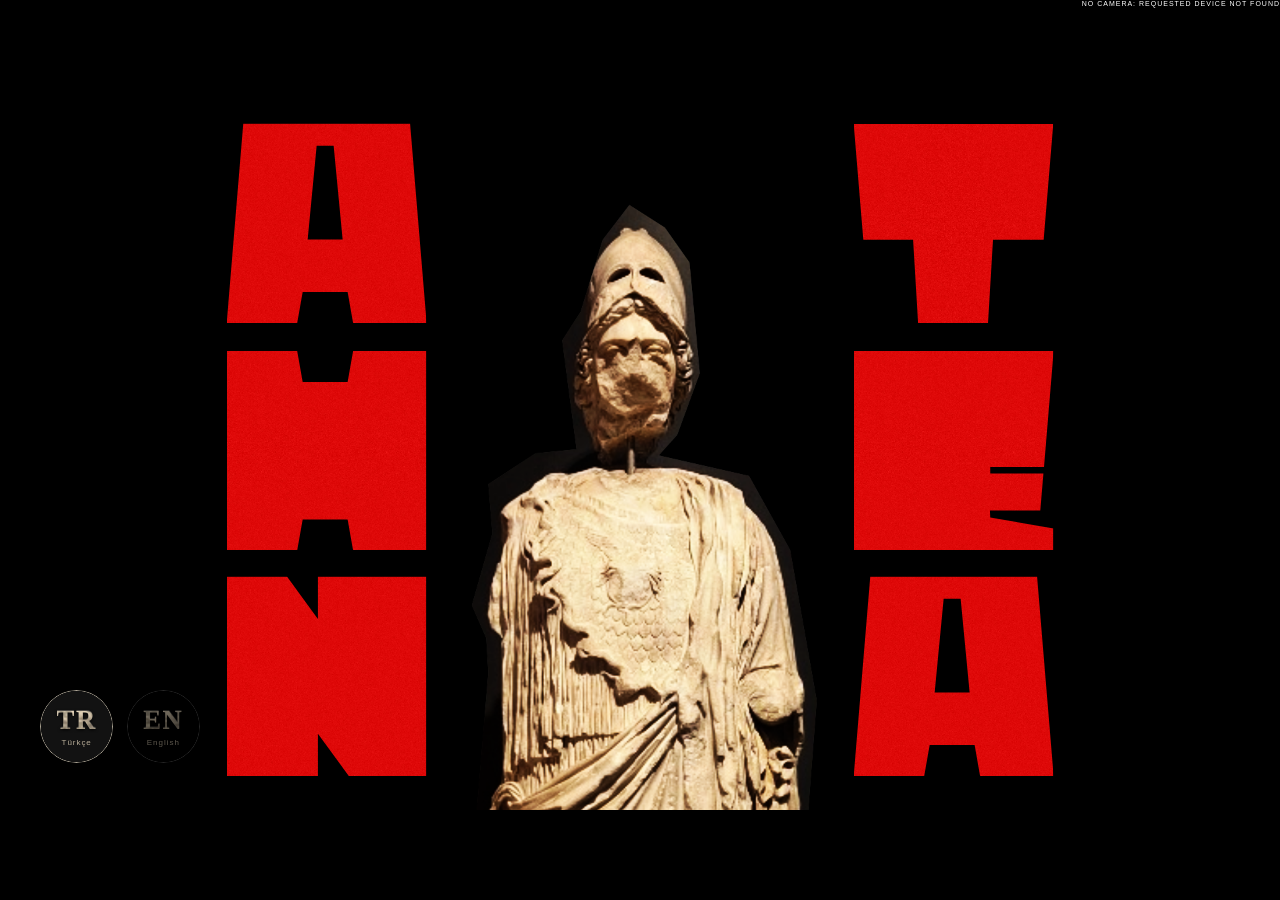
==== index.htm @ 10691729 "Craft section, Medusa hand icon, shared type system Craft (js/craft/): the cloth is split into parts" ====
<!DOCTYPE html>
<html lang="en">
  <head>
    <meta charset="utf-8" />
    <meta http-equiv="x-ua-compatible" content="ie=edge" />
    <meta name="viewport" content="width=device-width, initial-scale=1" />

    <title></title>
    <link rel="stylesheet" href="css/main.css" />
    <link rel="stylesheet" href="js/coin/coin.css" />
    <link rel="stylesheet" href="js/egg/egg.css" />
    <link rel="stylesheet" href="js/war/war.css" />
    <link rel="stylesheet" href="js/craft/craft.css" />
    <link rel="stylesheet" href="css/sections.css" />
    <link rel="stylesheet" href="css/venue.css" />
    <!-- three.js + cannon-es, vendored in lib/ so the installation runs offline -->
    <script type="importmap">
    {
      "imports": {
        "three": "./lib/three/build/three.module.min.js",
        "three/addons/": "./lib/three/examples/jsm/",
        "cannon-es": "./lib/cannon-es/cannon-es.js"
      }
    }
    </script>
    <link rel="icon" href="images/favicon.png" />

  </head>

  <body>
    <div class="container">
  <div class="letter letterA"></div>
  <div class="letter letterT"></div>
  <div class="letter letterH"></div>
  <div class="letter letterE"></div>
  <div class="letter letterN"></div>
  <div class="letter letterA"></div>
</div>

    <div id="updatenote" class="updatenote mt10"> loading model ..</div>

  <video class="videobox canvasbox" autoplay="autoplay" id="myvideo"></video>
  <canvas id="canvas" class="border canvasbox"></canvas>
  <div id="coinStage"></div>
  <div id="eggStage"></div>
  <div id="warStage"></div>
  <div id="craftStage"></div>
  <canvas id="drawing"></canvas>

  <img id="athenaStatue" src="assets/athenaStatue.png" />
  <div id="selectRing"></div>
  <div id="coinPanel"></div>
      <!-- MediaPipe Hands Library -->
      <script src="lib/hands.js"></script>
      <script src="lib/camera_utils.js"></script>
    <script src="content/venue.js"></script>
    <script src="js/venue.js"></script>
    <script src="js/scripts.js"></script>
    <script type="module" src="js/sections.js"></script>
  </body>
</html>
---- css/main.css ----
/* Everything is laid out for a 1920×1080 frame, centred and scaled to fit the window.
   1 frame pixel = var(--u). js/scripts.js uses the same frame to place the hands. */
:root {
    --u: min(calc(100vw / 1920), calc(100vh / 1080));
}

body {
    margin: 0;
    padding: 0;
    overflow: hidden;
    background-color: #000;
    color: #fff;
}
#myvideo {
    position: absolute;
    left: 0px;
    top: 0px;
    width:100vw;
    height: 100vh;
    object-fit: cover;
    display: none;
}
/* Base canvas style – keep positioning but allow z-index to be overridden */
canvas {
    position: absolute;
    left: 0px;
    top: 0px;
    width:100vw;
    height: 100vh;
    object-fit: contain;
}
#athenaStatue{
    position: absolute;
    left: calc(50vw - 960 * var(--u));
    top: calc(50vh - 540 * var(--u));
    width: calc(1920 * var(--u));
    height: calc(1080 * var(--u));
    object-fit: cover;          /* the 1920×1920 image, cropped to the frame from the top */
    object-position: top;
    z-index: 40000;
}

/* Video prediction canvas – behind drawings */
#canvas {
    z-index: 0;
}

/* Drawing canvas – above the predictions */
#drawing {
    position: absolute;
    left: 0;
    top: 0;
    width: 100vw;
    height: 100vh;
    z-index: 1;
}

#updatenote {
    position: absolute;
    left: 0px;
    top: 0px;
    width:100vw;
    height: 10px;
    object-fit: cover;
    font-family: Verdana, sans-serif;
    font-size: 7px;
    text-transform: uppercase;
    z-index: 2;
    letter-spacing: 1px;
    text-align: right;
}

.letter {
    width: calc(300 * var(--u));
    height: calc(300 * var(--u));
    background-size: cover;
    z-index: 3;
    position: absolute;
    inset: 0;
    display: block;
    transform: translateY(0);
    transition: transform 800ms cubic-bezier(.2,.75,.25,1);
}

.letter-slot {
    position: relative;
    width: calc(300 * var(--u));
    height: calc(300 * var(--u));
    overflow: hidden;
}

.letter-incoming {
    transform: translateY(-100%);
}

.letter-exiting {
    transform: translateY(100%);
}

.letter-entering {
    transform: translateY(0);
}

.letterA {
    background-image: url('../assets/A.svg');
}

.letterT {
    background-image: url('../assets/T.svg');
}

.letterH {
    background-image: url('../assets/H.svg');
}

.letterE {
    background-image: url('../assets/E.svg');
}

.letterN {
    background-image: url('../assets/N.svg');
}

.letterA {
    background-image: url('../assets/A.svg');
}

.container{
    position: absolute;
    left: 50%;
    top: 50%;
    transform: translate(-50%, -50%);
    display:grid;
    grid-template-columns: repeat(2, 1fr);
    column-gap: calc(640 * var(--u));   /* the statue stands between the two columns */
    row-gap: calc(40 * var(--u));
}
---- js/coin/coin.css ----
/* Tetradrachm section — layers inside the coin stage */
.coin-stage{
  --coin-stone:#E3D8C3; --coin-amber:#F0B429; --coin-teal:#3FA08C; --coin-muted:#6C7078;
  --coin-display:"Archivo Black","Arial Black",system-ui,sans-serif;
  --coin-body:"Archivo","Helvetica Neue",Arial,sans-serif;
  --coin-classic:"EB Garamond",Georgia,serif;
  --coin-carved:"Cinzel","Trajan Pro",Georgia,serif;
  position:relative; overflow:hidden; touch-action:none; cursor:grab;
  font-family:var(--coin-body); color:var(--coin-stone);
}
.coin-stage.holding{cursor:grabbing}
.coin-stage.inspect{cursor:default}
.coin-stage.inspect.overcoin{cursor:grab}
.coin-stage.vignette::after{content:"";position:absolute;inset:0;pointer-events:none;z-index:2;
  background:radial-gradient(120% 90% at 50% 50%, rgba(0,0,0,0) 55%, rgba(0,0,0,.5) 100%)}
.coin-gl{position:absolute;inset:0;width:100%;height:100%;display:block;z-index:1}
.coin-labels{position:absolute;inset:0;pointer-events:none;z-index:4}
.coin-blockviz{position:absolute;top:0;bottom:0;display:none;z-index:3;pointer-events:none;
  background:repeating-linear-gradient(45deg,rgba(240,180,41,.18) 0 10px,rgba(240,180,41,.05) 10px 20px);
  border-left:1px dashed rgba(240,180,41,.6);border-right:1px dashed rgba(240,180,41,.6)}

/* Sizes follow the stage: --cu is one pixel of a 1920-wide stage (set by coin.js). */

/* Tally, top left: the words and Roman numerals look cut from the statue's marble.
   --coin-stone-tex is the marble texture (set by coin.js from opts.stoneTexture). */
.coin-tally{position:absolute;left:calc(70 * var(--cu,1px));top:calc(54 * var(--cu,1px));display:grid;
  grid-template-columns:auto auto;column-gap:calc(34 * var(--cu,1px));row-gap:calc(6 * var(--cu,1px));align-items:baseline;
  pointer-events:none;z-index:5}
.coin-count{display:contents}
.coin-count .name,.coin-count .num{font-family:var(--coin-carved);line-height:1.1;
  background-image:linear-gradient(180deg,rgba(255,248,232,.22),rgba(0,0,0,0) 45%,rgba(0,0,0,.28)),
    var(--coin-stone-tex,linear-gradient(#e4d9c3,#b4a58a));
  background-size:100% 100%,calc(360 * var(--cu,1px)) auto;background-position:center,center;
  -webkit-background-clip:text;background-clip:text;color:transparent;
  filter:drop-shadow(0 calc(-1 * var(--cu,1px)) 0 rgba(255,246,226,.28)) drop-shadow(0 calc(2 * var(--cu,1px)) calc(2 * var(--cu,1px)) rgba(0,0,0,.9));
  transition:filter .6s ease}
.coin-count .name{font-size:calc(30 * var(--cu,1px));font-weight:600;letter-spacing:.16em}
.coin-count .num{font-size:calc(52 * var(--cu,1px));font-weight:400;letter-spacing:.06em}
.coin-count.hit .num,.coin-count.hit .name{animation:coin-hit 1.8s ease-out}
@keyframes coin-hit{
  0%{filter:drop-shadow(0 0 calc(18 * var(--cu,1px)) rgba(255,236,200,.75)) brightness(1.45)}
  100%{filter:drop-shadow(0 calc(-1 * var(--cu,1px)) 0 rgba(255,246,226,.28)) drop-shadow(0 calc(2 * var(--cu,1px)) calc(2 * var(--cu,1px)) rgba(0,0,0,.9)) brightness(1)}
}

/* what to do, top right */
.coin-hint{position:absolute;right:calc(70 * var(--cu,1px));top:calc(62 * var(--cu,1px));max-width:calc(560 * var(--cu,1px));
  font-size:calc(21 * var(--cu,1px));line-height:1.5;color:#B9AE99;text-align:right;white-space:pre-line;
  pointer-events:none;z-index:5;transition:opacity .4s}
.coin-loading{position:absolute;right:calc(70 * var(--cu,1px));bottom:calc(60 * var(--cu,1px));font-size:calc(18 * var(--cu,1px));
  letter-spacing:.12em;color:var(--coin-muted);pointer-events:none;z-index:5}

/* 3D-anchored info cards (positioned from JS, relative to their ring) */
.coin-hs{width:0;height:0;position:relative}
.coin-hs .card{position:absolute;left:0;top:0;width:calc(430 * var(--cu,1px));
  background:rgba(11,11,12,.92);border:1px solid #3a3c40;border-left:calc(3 * var(--cu,1px)) solid var(--coin-amber);
  padding:calc(16 * var(--cu,1px)) calc(20 * var(--cu,1px));opacity:0;transition:opacity .35s ease}
.coin-hs.owl .card{border-left-color:var(--coin-teal)}
.coin-hs.open .card{opacity:1}
.coin-hs .lead{position:absolute;left:0;top:0;height:1px;width:0;background:var(--coin-amber);opacity:0;
  transform-origin:0 50%;transition:opacity .35s ease}
.coin-hs.owl .lead{background:var(--coin-teal)}
.coin-hs.open .lead{opacity:.7}
.coin-hs .k{font-family:var(--coin-carved);font-weight:600;font-size:calc(19 * var(--cu,1px));letter-spacing:.14em;color:var(--coin-amber);margin-bottom:.4em}
.coin-hs.owl .k{color:var(--coin-teal)}
.coin-hs .t{font-size:calc(21 * var(--cu,1px));line-height:1.42;color:var(--coin-stone)}

/* controls panel */
.coin-panel{display:grid;gap:16px;grid-template-columns:repeat(auto-fit,minmax(200px,1fr));
  font-family:"Archivo","Helvetica Neue",Arial,sans-serif;color:#E3D8C3;font-size:13px}
.coin-panel fieldset{border:0;margin:0;padding:0;display:grid;gap:8px;min-width:0;align-content:start}
.coin-panel legend{font-size:10px;letter-spacing:.2em;color:#6C7078;padding:0;margin-bottom:2px}
.coin-btn{background:none;border:1px solid #34363A;color:#E3D8C3;font-family:inherit;font-size:12.5px;padding:8px 13px;cursor:pointer;text-align:left}
.coin-btn:hover{border-color:#E3D8C3}
.coin-btn.primary{background:#F0B429;border-color:#F0B429;color:#0B0B0C;font-weight:600}
.coin-btn:focus-visible,.coin-seg button:focus-visible{outline:2px solid #F0B429;outline-offset:2px}
.coin-seg{display:flex;border:1px solid #34363A}
.coin-seg button{background:none;border:0;border-right:1px solid #34363A;color:#8A8D93;font-family:inherit;font-size:12px;padding:8px 11px;cursor:pointer;flex:1}
.coin-seg button:last-child{border-right:0}
.coin-seg button[aria-pressed="true"]{background:#E3D8C3;color:#0B0B0C;font-weight:600}
.coin-slider{display:grid;grid-template-columns:1fr auto;align-items:center;gap:4px 10px}
.coin-slider .lab{font-size:11px;color:#8A8D93;grid-column:1/-1}
.coin-slider output{font-variant-numeric:tabular-nums;font-size:12px}
.coin-panel input[type=range]{width:100%;accent-color:#F0B429;margin:0}
.coin-check{display:flex;align-items:center;gap:8px;font-size:12px;color:#8A8D93;cursor:pointer}
.coin-panel input[type=checkbox]{accent-color:#F0B429;width:15px;height:15px}
---- js/egg/egg.css ----
/* Egg section — gallery of artworks (content/egg.json) inside the egg stage (js/egg/egg.js) */
.egg-stage{
    position: relative;
    width: 100%;
    height: 100%;
    overflow: hidden;
    font-family: "Archivo", "Helvetica Neue", Arial, sans-serif;
    color: #E3D8C3;
}
.egg-frame{
    position: absolute;
    left: 50%;
    top: calc(60 * var(--u));
    transform: translateX(-50%);
    width: calc(1400 * var(--u));
    height: calc(760 * var(--u));
    display: flex;
    align-items: center;
    justify-content: center;
    gap: calc(28 * var(--u));
}
.egg-picture{
    position: relative;
    flex: 1 1 auto;
    height: 100%;
    display: flex;
    align-items: center;
    justify-content: center;
    background: rgba(255,255,255,.04);
    border: 1px solid rgba(255,255,255,.1);
}
.egg-img{ max-width: 100%; max-height: 100%; object-fit: contain; }
.egg-noimg{
    display: none;
    padding: calc(40 * var(--u));
    text-align: center;
    font-size: calc(19 * var(--u));
    letter-spacing: .08em;
    color: #6C7078;
}
.egg-arrow{
    flex: none;
    width: calc(88 * var(--u));
    height: calc(88 * var(--u));
    border-radius: 50%;
    position: relative;
    display: flex;
    align-items: center;
    justify-content: center;
    color: #E3D8C3;
    cursor: pointer;
    background: rgba(255,255,255,.06);
    transition: background .2s, transform .2s;
}
.egg-arrow svg{ width: calc(36 * var(--u)); height: calc(36 * var(--u)); }
.egg-arrow.hover{ background: rgba(255,255,255,.16); transform: scale(1.06); }
.egg-arrow-ring{
    position: absolute;
    inset: 0;
    border-radius: 50%;
    background: conic-gradient(#F0B429 calc(var(--p, 0) * 1turn), rgba(255,255,255,.3) 0);
    -webkit-mask: radial-gradient(circle, transparent calc(39 * var(--u)), #000 calc(40 * var(--u)));
    mask: radial-gradient(circle, transparent calc(39 * var(--u)), #000 calc(40 * var(--u)));
}
.egg-hint{
    position: absolute;
    right: calc(70 * var(--u));
    top: calc(62 * var(--u));
    max-width: calc(480 * var(--u));
    font-size: calc(19 * var(--u));
    line-height: 1.5;
    color: #B9AE99;
    text-align: right;
    white-space: pre-line;
}
.egg-info{
    position: absolute;
    left: 50%;
    top: calc(850 * var(--u));
    transform: translateX(-50%);
    width: calc(1200 * var(--u));
    text-align: center;
}
.egg-count{ font-size: calc(18 * var(--u)); letter-spacing: .18em; margin-bottom: calc(6 * var(--u)); }
.egg-title{ font-size: calc(32 * var(--u)); letter-spacing: .05em; margin-bottom: calc(8 * var(--u)); }
.egg-meta{ font-size: calc(17 * var(--u)); color: #B9AE99; margin-bottom: calc(10 * var(--u)); }
.egg-desc{ font-size: calc(16 * var(--u)); line-height: 1.5; color: #cfc7b4; max-height: calc(120 * var(--u)); overflow: hidden; }
.egg-dots{
    position: absolute;
    left: 50%;
    bottom: calc(36 * var(--u));
    transform: translateX(-50%);
    display: flex;
    gap: calc(12 * var(--u));
}
.egg-dot{
    width: calc(16 * var(--u));
    height: calc(16 * var(--u));
    border-radius: 50%;
    position: relative;
    background: rgba(255,255,255,.22);
    cursor: pointer;
}
.egg-dot::after{
    content: "";
    position: absolute;
    inset: calc(-6 * var(--u));
    border-radius: 50%;
    background: conic-gradient(#F0B429 calc(var(--p, 0) * 1turn), transparent 0);
    -webkit-mask: radial-gradient(circle, transparent calc(8 * var(--u)), #000 calc(9 * var(--u)));
    mask: radial-gradient(circle, transparent calc(8 * var(--u)), #000 calc(9 * var(--u)));
}
.egg-dot.on{ background: #F0B429; }
---- js/war/war.css ----
/* War section: arrows on one canvas (js/war/war.js), texts on top. Type: the shared system in css/sections.css. */
.war-stage{ position: relative; width: 100%; height: 100%; overflow: hidden; }
.war-canvas{ position: absolute; inset: 0; width: 100%; height: 100%; }

/* arrows turned to stone, top left: the word small, the numeral carved */
.war-tally{ position: absolute; left: calc(70 * var(--u)); top: calc(58 * var(--u)); pointer-events: none; }
.war-tally .num{ font-family: "Cinzel", Georgia, serif; font-weight: 600; font-size: calc(64 * var(--u)); line-height: 1.1; margin-top: calc(6 * var(--u)); }

/* top right: a short line and a small picture of the gesture (a hand settling, then the gorgoneion) */
.war-hint{
    position: absolute; right: calc(70 * var(--u)); top: calc(62 * var(--u));
    display: flex; align-items: center; gap: calc(20 * var(--u)); pointer-events: none;
}
.war-hint .text{ text-align: right; white-space: pre-line; }
@property --demo{ syntax: "<number>"; inherits: false; initial-value: 0; }
.war-demo{ position: relative; width: calc(72 * var(--u)); height: calc(72 * var(--u)); }
.war-demo-ring{
    position: absolute; inset: 0; border-radius: 50%;
    background: conic-gradient(var(--amber) calc(var(--demo) * 1turn), rgba(255,255,255,.3) 0);
    -webkit-mask: radial-gradient(circle, transparent calc(34 * var(--u)), #000 calc(35 * var(--u)));
    mask: radial-gradient(circle, transparent calc(34 * var(--u)), #000 calc(35 * var(--u)));
    animation: war-demo-fill 3.6s linear infinite;
}
.war-demo img{ position: absolute; inset: calc(10 * var(--u)); width: calc(52 * var(--u)); height: calc(52 * var(--u)); }
.war-demo-hand{ animation: war-demo-hand 3.6s linear infinite; }
.war-demo-g{ opacity: 0; animation: war-demo-g 3.6s linear infinite; }
@keyframes war-demo-fill{ 0%{ --demo: 0; opacity: 1; } 55%{ --demo: 1; opacity: 1; } 65%, 100%{ --demo: 1; opacity: 0; } }
@keyframes war-demo-hand{ 0%, 55%{ opacity: .8; } 65%, 92%{ opacity: 0; } 100%{ opacity: .8; } }
@keyframes war-demo-g{ 0%, 55%{ opacity: 0; } 65%, 92%{ opacity: 1; } 100%{ opacity: 0; } }

/* one War sentence at a time, right of the statue, left aligned */
.war-line{
    position: absolute; left: calc(1320 * var(--u)); top: calc(420 * var(--u)); width: calc(520 * var(--u));
    pointer-events: none; opacity: 0; transform: translateY(calc(10 * var(--u)));
    transition: opacity .6s ease, transform .6s ease;
}
.war-line.in{ opacity: 1; transform: none; transition-duration: 1.1s; }
---- js/craft/craft.css ----
/* Craft section: the panel beside the statue (js/craft/craft.js). The light on the statue is two canvases
   on the body (#craftDim, #craftLight), see css/sections.css. Type: the shared system in css/sections.css. */
.craft-stage{ position: relative; width: 100%; height: 100%; overflow: hidden; }

.craft-hint{ position: absolute; right: calc(70 * var(--u)); top: calc(62 * var(--u)); max-width: calc(480 * var(--u)); text-align: right; white-space: pre-line; }

/* the chosen part: counter, name, Greek word, a few lines, a photo; left or right of the statue,
   whichever the part is nearer to, and above the back button */
.craft-panel{
    position: absolute; left: calc(130 * var(--u)); top: calc(230 * var(--u)); width: calc(440 * var(--u));
    opacity: 0; transform: translateY(calc(10 * var(--u)));
    transition: opacity .4s ease, transform .4s ease; pointer-events: none;
}
.craft-panel.right{ left: calc(1350 * var(--u)); }
.craft-panel.in{ opacity: 1; transform: none; transition-duration: .9s; }
.craft-panel .greek{ margin-top: calc(10 * var(--u)); }
.craft-panel .text{ margin-top: calc(22 * var(--u)); }
.craft-photo{ margin-top: calc(26 * var(--u)); width: calc(440 * var(--u)); height: calc(260 * var(--u)); overflow: hidden; }
.craft-photo.none{ display: none; }
.craft-photo img{ width: 100%; height: 100%; object-fit: cover; display: block; }
---- css/sections.css ----
/* Sections layered on top of the letter menu (see js/sections.js) */

/* Cinzel: capitals after Roman inscriptions (SIL Open Font License, assets/fonts/Cinzel-OFL.txt) */
@font-face{ font-family:"Cinzel"; font-weight:400; font-display:block; src:url("../assets/fonts/cinzel-latin-400-normal.woff2") format("woff2");
  unicode-range:U+0000-00FF,U+0131,U+0152-0153,U+02BB-02BC,U+02C6,U+02DA,U+02DC,U+0304,U+0308,U+0329,U+2000-206F,U+20AC,U+2122,U+2191,U+2193,U+2212,U+2215,U+FEFF,U+FFFD; }
@font-face{ font-family:"Cinzel"; font-weight:400; font-display:block; src:url("../assets/fonts/cinzel-latin-ext-400-normal.woff2") format("woff2");
  unicode-range:U+0100-02BA,U+02BD-02C5,U+02C7-02CC,U+02CE-02D7,U+02DD-02FF,U+0304,U+0308,U+0329,U+1D00-1DBF,U+1E00-1E9F,U+1EF2-1EFF,U+2020,U+20A0-20AB,U+20AD-20C0,U+2113,U+2C60-2C7F,U+A720-A7FF; }
@font-face{ font-family:"Cinzel"; font-weight:600; font-display:block; src:url("../assets/fonts/cinzel-latin-600-normal.woff2") format("woff2");
  unicode-range:U+0000-00FF,U+0131,U+0152-0153,U+02BB-02BC,U+02C6,U+02DA,U+02DC,U+0304,U+0308,U+0329,U+2000-206F,U+20AC,U+2122,U+2191,U+2193,U+2212,U+2215,U+FEFF,U+FFFD; }
@font-face{ font-family:"Cinzel"; font-weight:600; font-display:block; src:url("../assets/fonts/cinzel-latin-ext-600-normal.woff2") format("woff2");
  unicode-range:U+0100-02BA,U+02BD-02C5,U+02C7-02CC,U+02CE-02D7,U+02DD-02FF,U+0304,U+0308,U+0329,U+1D00-1DBF,U+1E00-1E9F,U+1EF2-1EFF,U+2020,U+20A0-20AB,U+20AD-20C0,U+2113,U+2C60-2C7F,U+A720-A7FF; }

/* Source Serif 4: the text face for everything a visitor reads (SIL Open Font License, assets/fonts/SourceSerif4-OFL.txt) */
@font-face{ font-family:"Source Serif 4"; font-weight:400; font-style:normal; font-display:block; src:url("../assets/fonts/source-serif-4-latin-400-normal.woff2") format("woff2");
  unicode-range:U+0000-00FF,U+0131,U+0152-0153,U+02BB-02BC,U+02C6,U+02DA,U+02DC,U+0304,U+0308,U+0329,U+2000-206F,U+20AC,U+2122,U+2191,U+2193,U+2212,U+2215,U+FEFF,U+FFFD; }
@font-face{ font-family:"Source Serif 4"; font-weight:500; font-style:normal; font-display:block; src:url("../assets/fonts/source-serif-4-latin-500-normal.woff2") format("woff2");
  unicode-range:U+0000-00FF,U+0131,U+0152-0153,U+02BB-02BC,U+02C6,U+02DA,U+02DC,U+0304,U+0308,U+0329,U+2000-206F,U+20AC,U+2122,U+2191,U+2193,U+2212,U+2215,U+FEFF,U+FFFD; }
@font-face{ font-family:"Source Serif 4"; font-weight:400; font-style:italic; font-display:block; src:url("../assets/fonts/source-serif-4-latin-400-italic.woff2") format("woff2");
  unicode-range:U+0000-00FF,U+0131,U+0152-0153,U+02BB-02BC,U+02C6,U+02DA,U+02DC,U+0304,U+0308,U+0329,U+2000-206F,U+20AC,U+2122,U+2191,U+2193,U+2212,U+2215,U+FEFF,U+FFFD; }
@font-face{ font-family:"Source Serif 4"; font-weight:400; font-style:normal; font-display:block; src:url("../assets/fonts/source-serif-4-latin-ext-400-normal.woff2") format("woff2");
  unicode-range:U+0100-02BA,U+02BD-02C5,U+02C7-02CC,U+02CE-02D7,U+02DD-02FF,U+0304,U+0308,U+0329,U+1D00-1DBF,U+1E00-1E9F,U+1EF2-1EFF,U+2020,U+20A0-20AB,U+20AD-20C0,U+2113,U+2C60-2C7F,U+A720-A7FF; }
@font-face{ font-family:"Source Serif 4"; font-weight:500; font-style:normal; font-display:block; src:url("../assets/fonts/source-serif-4-latin-ext-500-normal.woff2") format("woff2");
  unicode-range:U+0100-02BA,U+02BD-02C5,U+02C7-02CC,U+02CE-02D7,U+02DD-02FF,U+0304,U+0308,U+0329,U+1D00-1DBF,U+1E00-1E9F,U+1EF2-1EFF,U+2020,U+20A0-20AB,U+20AD-20C0,U+2113,U+2C60-2C7F,U+A720-A7FF; }
@font-face{ font-family:"Source Serif 4"; font-weight:400; font-style:italic; font-display:block; src:url("../assets/fonts/source-serif-4-latin-ext-400-italic.woff2") format("woff2");
  unicode-range:U+0100-02BA,U+02BD-02C5,U+02C7-02CC,U+02CE-02D7,U+02DD-02FF,U+0304,U+0308,U+0329,U+1D00-1DBF,U+1E00-1E9F,U+1EF2-1EFF,U+2020,U+20A0-20AB,U+20AD-20C0,U+2113,U+2C60-2C7F,U+A720-A7FF; }
@font-face{ font-family:"Source Serif 4"; font-weight:400; font-style:normal; font-display:block; src:url("../assets/fonts/source-serif-4-greek-400-normal.woff2") format("woff2");
  unicode-range:U+0370-0377,U+037A-037F,U+0384-038A,U+038C,U+038E-03A1,U+03A3-03FF,U+1F00-1FFF; }
@font-face{ font-family:"Source Serif 4"; font-weight:500; font-style:normal; font-display:block; src:url("../assets/fonts/source-serif-4-greek-500-normal.woff2") format("woff2");
  unicode-range:U+0370-0377,U+037A-037F,U+0384-038A,U+038C,U+038E-03A1,U+03A3-03FF,U+1F00-1FFF; }
@font-face{ font-family:"Source Serif 4"; font-weight:400; font-style:italic; font-display:block; src:url("../assets/fonts/source-serif-4-greek-400-italic.woff2") format("woff2");
  unicode-range:U+0370-0377,U+037A-037F,U+0384-038A,U+038C,U+038E-03A1,U+03A3-03FF,U+1F00-1FFF; }

/* The type system, shared by every section: Cinzel only for carved words (names, numerals, counters),
   Source Serif 4 for reading, in three sizes, always left aligned on a fixed edge. */
:root{
    --font-text: "Source Serif 4", Georgia, serif;
    --ink: #E9E1D0;
    --muted: #8F877A;
    --amber: #F0B429;
    --size-sentence: calc(40 * var(--u));
    --size-body: calc(23 * var(--u));
    --size-hint: calc(20 * var(--u));
    --size-label: calc(17 * var(--u));
}
.t-label{ font-family: "Cinzel", Georgia, serif; font-size: var(--size-label); letter-spacing: .32em; color: var(--muted); }
.t-rule{ width: calc(36 * var(--u)); height: 1px; background: rgba(233,225,208,.45); margin: calc(18 * var(--u)) 0; }
.t-sentence{ font-family: var(--font-text); font-size: var(--size-sentence); line-height: 1.28; color: var(--ink); }
.t-body{ font-family: var(--font-text); font-size: var(--size-body); line-height: 1.45; color: var(--ink); }
.t-hint{ font-family: var(--font-text); font-size: var(--size-hint); line-height: 1.4; color: var(--muted); }
.t-title{ font-family: "Cinzel", Georgia, serif; font-weight: 600; font-size: calc(46 * var(--u)); letter-spacing: .06em; line-height: 1; }
.t-greek{ font-family: var(--font-text); font-style: italic; font-size: var(--size-hint); color: var(--muted); }
/* the older sections take the same text face */
.coin-hint, .egg-stage{ font-family: var(--font-text); }

/* words cut from the statue's marble (same look as the coin's tally, js/coin/coin.css) */
.stone-text{
    font-family: "Cinzel", "Trajan Pro", Georgia, serif;
    background-image: linear-gradient(180deg, rgba(255,248,232,.22), rgba(0,0,0,0) 45%, rgba(0,0,0,.28)), url("../assets/stone.jpg");
    background-size: 100% 100%, calc(360 * var(--u)) auto;
    background-position: center;
    -webkit-background-clip: text;
    background-clip: text;
    color: transparent;
    filter: drop-shadow(0 calc(-1 * var(--u)) 0 rgba(255,246,226,.28)) drop-shadow(0 calc(2 * var(--u)) calc(2 * var(--u)) rgba(0,0,0,.9));
}

/* the hand icons are drawn at screen resolution (js/scripts.js), so the canvas must not be rescaled */
#drawing{ object-fit: fill; }

/* owl section: full screen, under the hand icons (#drawing) and the statue */
#coinStage{
    position: absolute;
    left: calc(50vw - 960 * var(--u));
    top: calc(50vh - 540 * var(--u));
    width: calc(1920 * var(--u));
    height: calc(1080 * var(--u));
    z-index: 0;
    opacity: 0;
    visibility: hidden;
    transition: opacity .6s ease, visibility 0s linear .6s;
}
body.section-owl #coinStage{
    opacity: 1;
    visibility: visible;
    transition: opacity .6s ease;
}
.container{ transition: opacity .6s ease; }
body.in-section .container{ opacity: 0; pointer-events: none; }

/* egg section: a gallery of artworks (content/egg.json), under the hand icons and the statue */
#eggStage{
    position: absolute;
    left: calc(50vw - 960 * var(--u));
    top: calc(50vh - 540 * var(--u));
    width: calc(1920 * var(--u));
    height: calc(1080 * var(--u));
    z-index: 0;
    opacity: 0;
    visibility: hidden;
    transition: opacity .6s ease, visibility 0s linear .6s;
}
body.section-egg #eggStage{
    opacity: 1;
    visibility: visible;
    transition: opacity .6s ease;
}

/* war section: arrows and the aegis (js/war/), under the hand icons and the statue */
#warStage{
    position: absolute;
    left: calc(50vw - 960 * var(--u));
    top: calc(50vh - 540 * var(--u));
    width: calc(1920 * var(--u));
    height: calc(1080 * var(--u));
    z-index: 0;
    opacity: 0;
    visibility: hidden;
    transition: opacity .6s ease, visibility 0s linear .6s;
}
body.section-war #warStage{
    opacity: 1;
    visibility: visible;
    transition: opacity .6s ease;
}

/* craft section: the panel under the hand icons; the light on the statue (#craftLight) above the venue mask */
#craftStage{
    position: absolute;
    left: calc(50vw - 960 * var(--u));
    top: calc(50vh - 540 * var(--u));
    width: calc(1920 * var(--u));
    height: calc(1080 * var(--u));
    z-index: 0;
    opacity: 0;
    visibility: hidden;
    transition: opacity .6s ease, visibility 0s linear .6s;
}
#craftLight{
    left: calc(50vw - 960 * var(--u));
    top: calc(50vh - 540 * var(--u));
    width: calc(1920 * var(--u));
    height: calc(1080 * var(--u));
    pointer-events: none;
    opacity: 0;
    transition: opacity .6s ease;
}
#craftLight{ z-index: 45100; }
body.section-craft #craftStage{
    opacity: 1;
    visibility: visible;
    transition: opacity .6s ease;
}
body.section-craft #craftLight{ opacity: 1; }

/* language buttons, bottom left of the menu */
#langSwitch{
    position: absolute;
    left: calc(50vw - 960 * var(--u) + 60 * var(--u));
    top: calc(50vh + 540 * var(--u) - 70 * var(--u) - 110 * var(--u));
    display: flex;
    gap: calc(20 * var(--u));
    z-index: 0;
    transition: opacity .6s ease, visibility 0s linear 0s;
}
body.in-section #langSwitch{ opacity: 0; visibility: hidden; transition: opacity .6s ease, visibility 0s linear .6s; }
#langSwitch .lang{
    position: relative;
    width: calc(110 * var(--u));
    height: calc(110 * var(--u));
    border-radius: 50%;
    display: flex;
    flex-direction: column;
    align-items: center;
    justify-content: center;
    cursor: pointer;
    opacity: .5;
    transition: opacity .3s, background .3s, transform .2s;
}
#langSwitch .lang b{ font-size: calc(40 * var(--u)); font-weight: 600; letter-spacing: .06em; line-height: 1; }
#langSwitch .lang span{ font-family: Verdana, sans-serif; font-size: calc(12 * var(--u)); letter-spacing: .12em; color: #B9AE99; margin-top: calc(6 * var(--u)); }
#langSwitch .lang.on{ opacity: 1; background: rgba(255,255,255,.07); }
#langSwitch .lang.hover{ opacity: .9; transform: scale(1.06); }
#langSwitch .lang-ring{
    position: absolute;
    inset: 0;
    border-radius: 50%;
    background: conic-gradient(#F0B429 calc(var(--p, 0) * 1turn), rgba(255,255,255,.3) 0);
    -webkit-mask: radial-gradient(circle, transparent calc(53 * var(--u)), #000 calc(54 * var(--u)));
    mask: radial-gradient(circle, transparent calc(53 * var(--u)), #000 calc(54 * var(--u)));
}
#langSwitch .lang.on .lang-ring{ background: rgba(227,216,195,.75); }

/* a letter rolling back from its icon moves up (the icon came in moving down) */
.letter-slot.roll-up .letter-incoming{ transform: translateY(100%); }
.letter-slot.roll-up .letter-exiting{ transform: translateY(-100%); }

/* back to the menu: bottom left of the frame, only inside a section */
#backBtn{
    position: absolute;
    left: calc(50vw - 960 * var(--u) + 70 * var(--u));
    top: calc(50vh + 540 * var(--u) - 70 * var(--u) - 170 * var(--u));
    width: calc(170 * var(--u));
    height: calc(170 * var(--u));
    border-radius: 50%;
    z-index: 0;
    color: #fff;
    display: flex;
    flex-direction: column;
    align-items: center;
    justify-content: center;
    gap: calc(6 * var(--u));
    font-size: calc(19 * var(--u));
    font-weight: 600;
    letter-spacing: .12em;
    background: rgba(255,255,255,.06);
    cursor: pointer;
    opacity: 0;
    visibility: hidden;
    transition: opacity .6s ease, visibility 0s linear .6s, background .2s, transform .2s;
}
#backBtn svg{ width: calc(56 * var(--u)); height: calc(56 * var(--u)); }
body.in-section #backBtn{ opacity: .85; visibility: visible; transition: opacity .6s ease, background .2s, transform .2s; }
body.in-section #backBtn.hover{ opacity: 1; background: rgba(255,255,255,.14); transform: scale(1.06); }
#backBtn .back-ring{
    position: absolute;
    inset: 0;
    border-radius: 50%;
    background: conic-gradient(#F0B429 calc(var(--p, 0) * 1turn), rgba(255,255,255,.35) 0);
    -webkit-mask: radial-gradient(circle, transparent calc(80 * var(--u)), #000 calc(81 * var(--u)));
    mask: radial-gradient(circle, transparent calc(80 * var(--u)), #000 calc(81 * var(--u)));
}
/* nobody around: the ring counts down to the automatic return, in white */
#backBtn.counting .back-ring{
    background: conic-gradient(#fff calc(var(--p, 0) * 1turn), rgba(255,255,255,.35) 0);
}

/* progress ring while a hand rests on an icon */
#selectRing{
    position: absolute;
    width: calc(340 * var(--u));
    height: calc(340 * var(--u));
    margin: calc(-170 * var(--u)) 0 0 calc(-170 * var(--u));
    border-radius: 50%;
    pointer-events: none;
    z-index: 5;
    opacity: 0;
    transition: opacity .2s;
    background: conic-gradient(#F0B429 calc(var(--p, 0) * 1turn), rgba(255,255,255,.12) 0);
    -webkit-mask: radial-gradient(circle, transparent calc(158 * var(--u)), #000 calc(159 * var(--u)));
    mask: radial-gradient(circle, transparent calc(158 * var(--u)), #000 calc(159 * var(--u)));
}

/* developer controls, toggled with D */
#coinPanel{
    position: absolute;
    left: 16px;
    right: 16px;
    bottom: 16px;
    z-index: 50000;
    background: rgba(11,11,12,.94);
    border: 1px solid #34363A;
    padding: 16px;
    display: none;
    max-height: 60vh;
    overflow: auto;
}
body.show-panel #coinPanel{ display: grid; }
---- css/venue.css ----
/* Room settings (js/venue.js): the black mask over the real statue, and the setup screen (K). */

/* over everything, the hand icons included: nothing is projected onto the statue */
#venueMask{
    position: absolute;
    left: calc(50vw - 960 * var(--u));
    top: calc(50vh - 540 * var(--u));
    width: calc(1920 * var(--u));
    height: calc(1080 * var(--u));
    z-index: 45000;
    pointer-events: none;
    overflow: visible;
}
#venueMask .vm-base{ fill: #000; }

#venueSetup{ position: fixed; inset: 0; z-index: 60000; font-family: Verdana, sans-serif; color: #E3D8C3; }
#venueSetup[hidden]{ display: none; }
#venueSetup .vs-cam{ position: absolute; inset: 0; width: 100%; height: 100%; cursor: move; }
#venueSetup .vs-edit{ position: absolute; overflow: visible; }
#venueSetup[data-tab="camera"] .vs-edit{ display: none; }
#venueSetup .vs-poly{ fill: rgba(240,60,50,.28); stroke: #F04438; stroke-width: 3; vector-effect: non-scaling-stroke; }
#venueSetup.lit .vs-poly{ fill: none; stroke-dasharray: 8 6; }
#venueSetup .vs-others polygon{ fill: none; stroke: rgba(255,255,255,.45); stroke-width: 1.5; stroke-dasharray: 4 5; vector-effect: non-scaling-stroke; }
#venueSetup .vs-parts{ display: flex; flex-wrap: wrap; gap: 6px; margin: 8px 0; }
#venueSetup .vs-handles circle{ fill: #fff; stroke: #F04438; stroke-width: 3; cursor: grab; vector-effect: non-scaling-stroke; }
#venueSetup .vs-panel{
    position: absolute; right: 16px; bottom: 16px; width: 360px; max-width: calc(100vw - 32px);
    background: rgba(11,11,12,.95); border: 1px solid #34363A; padding: 14px 16px; font-size: 12.5px; line-height: 1.45;
    display: grid; gap: 10px;
}
#venueSetup .vs-head{ display: flex; justify-content: space-between; align-items: baseline; }
#venueSetup .vs-head b{ letter-spacing: .18em; font-size: 12px; }
#venueSetup .vs-head span, #venueSetup p{ color: #8A8D93; margin: 0; }
#venueSetup .vs-tabs{ display: flex; border: 1px solid #34363A; }
#venueSetup button{ background: none; border: 1px solid #34363A; color: #E3D8C3; font: inherit; padding: 7px 10px; cursor: pointer; text-align: left; }
#venueSetup button:hover{ border-color: #E3D8C3; }
#venueSetup .vs-tabs button{ flex: 1; border: 0; border-right: 1px solid #34363A; text-align: center; color: #8A8D93; }
#venueSetup .vs-tabs button:last-child{ border-right: 0; }
#venueSetup .vs-tabs button.on{ background: #E3D8C3; color: #0B0B0C; }
#venueSetup .vs-body{ display: grid; gap: 9px; }
#venueSetup .vs-body[hidden]{ display: none; }
#venueSetup label{ display: flex; gap: 8px; align-items: flex-start; cursor: pointer; }
#venueSetup label.vs-slider{ display: grid; grid-template-columns: 1fr auto; gap: 4px 8px; }
#venueSetup label.vs-slider input{ grid-column: 1 / -1; width: 100%; accent-color: #F0B429; }
#venueSetup .vs-light{ display: grid; gap: 9px; padding-left: 22px; }
#venueSetup .vs-light[hidden]{ display: none; }
#venueSetup label.vs-color{ align-items: center; justify-content: space-between; }
#venueSetup input[type=color]{ width: 44px; height: 24px; border: 1px solid #34363A; background: none; padding: 0; cursor: pointer; }
#venueSetup input[type=checkbox]{ accent-color: #F0B429; margin-top: 2px; }
#venueSetup .vs-foot{ display: flex; gap: 8px; flex-wrap: wrap; }
#venueSetup .vs-note{ color: #F0B429; min-height: 1em; }
#venueSetup .vs-parts button.on{ background: #E3D8C3; color: #0B0B0C; }
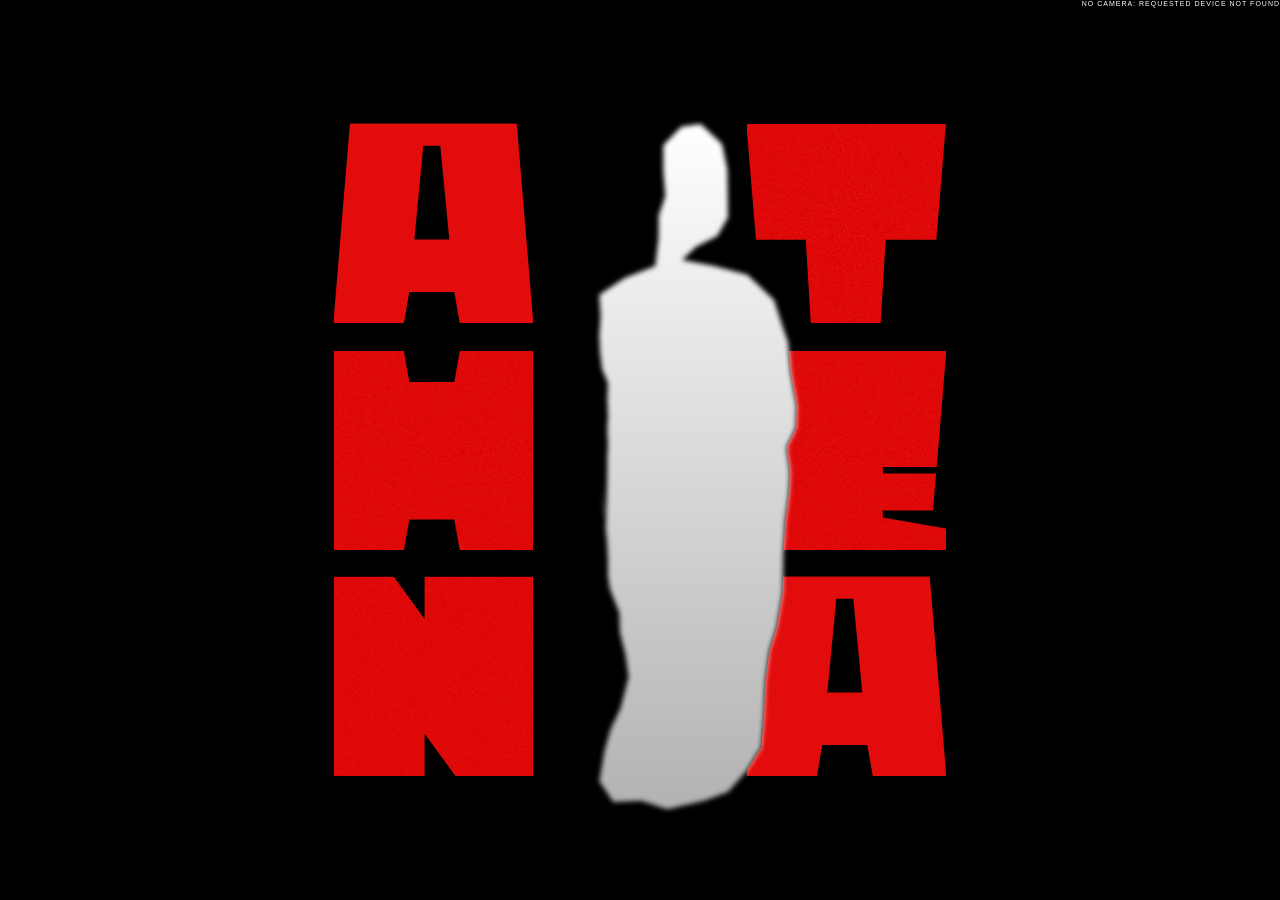
==== commit 748b6087: "major" ====
--- a/index.htm
+++ b/index.htm
@@ -7,11 +7,11 @@
 
     <title></title>
     <link rel="stylesheet" href="css/main.css" />
-    <link rel="stylesheet" href="js/coin/coin.css" />
-    <link rel="stylesheet" href="js/egg/egg.css" />
-    <link rel="stylesheet" href="js/war/war.css" />
-    <link rel="stylesheet" href="js/craft/craft.css" />
     <link rel="stylesheet" href="css/sections.css" />
+    <link rel="stylesheet" href="css/coin.css" />
+    <link rel="stylesheet" href="css/egg.css" />
+    <link rel="stylesheet" href="css/war.css" />
+    <link rel="stylesheet" href="css/craft.css" />
     <link rel="stylesheet" href="css/venue.css" />
     <!-- three.js + cannon-es, vendored in lib/ so the installation runs offline -->
     <script type="importmap">
--- a/css/main.css
+++ b/css/main.css
@@ -2,7 +2,107 @@
    1 frame pixel = var(--u). js/scripts.js uses the same frame to place the hands. */
 :root {
     --u: min(calc(100vw / 1920), calc(100vh / 1080));
-}
+    --frame-left: calc(50vw - 960 * var(--u));
+    --frame-top: calc(50vh - 540 * var(--u));
+
+    /* type system shared by every section */
+    --font-text: "Roboto Condensed", "Arial Narrow", Arial, sans-serif;   /* Source Serif 4 is vendored if we go back to it */
+    --font-label: "Roboto Condensed", "Arial Narrow", Arial, sans-serif;
+    --ink: #E9E1D0;
+    --muted: #8F877A;
+    --amber: #ED1C24;   /* old name kept to limit churn; every "amber" accent is a red */
+    --line: #34363A;    /* borders of dev panels and cards */
+    --panel-bg: rgba(11,11,12,.94);
+    --size-sentence: calc(40 * var(--u));
+    --size-body: calc(23 * var(--u));
+    --size-hint: calc(30 * var(--u));
+    --size-label: calc(17 * var(--u));
+
+    --margin-x: calc(70 * var(--u));   /* left/right edge of tally and hint */
+    --fade: .6s;
+}
+
+/* Roboto Condensed: carved/label words. Not vendored yet; add these two files to assets/fonts/ for offline use
+   at the venue, until then the OS's own Roboto Condensed or a narrow sans-serif is used. */
+@font-face{ font-family:"Roboto Condensed"; font-weight:400; font-style:normal; font-display:block; src:url("../assets/fonts/roboto-condensed-400.woff2") format("woff2"); }
+@font-face{ font-family:"Roboto Condensed"; font-weight:700; font-style:normal; font-display:block; src:url("../assets/fonts/roboto-condensed-700.woff2") format("woff2"); }
+
+@font-face{ font-family:"Cinzel"; font-weight:600; font-style:normal; font-display:block; src:url("../assets/fonts/cinzel-latin-600-normal.woff2") format("woff2"); }
+
+/* Source Serif 4 (SIL Open Font License, assets/fonts/SourceSerif4-OFL.txt) */
+@font-face{ font-family:"Source Serif 4"; font-weight:400; font-style:normal; font-display:block; src:url("../assets/fonts/source-serif-4-latin-400-normal.woff2") format("woff2");
+  unicode-range:U+0000-00FF,U+0131,U+0152-0153,U+02BB-02BC,U+02C6,U+02DA,U+02DC,U+0304,U+0308,U+0329,U+2000-206F,U+20AC,U+2122,U+2191,U+2193,U+2212,U+2215,U+FEFF,U+FFFD; }
+@font-face{ font-family:"Source Serif 4"; font-weight:500; font-style:normal; font-display:block; src:url("../assets/fonts/source-serif-4-latin-500-normal.woff2") format("woff2");
+  unicode-range:U+0000-00FF,U+0131,U+0152-0153,U+02BB-02BC,U+02C6,U+02DA,U+02DC,U+0304,U+0308,U+0329,U+2000-206F,U+20AC,U+2122,U+2191,U+2193,U+2212,U+2215,U+FEFF,U+FFFD; }
+@font-face{ font-family:"Source Serif 4"; font-weight:400; font-style:italic; font-display:block; src:url("../assets/fonts/source-serif-4-latin-400-italic.woff2") format("woff2");
+  unicode-range:U+0000-00FF,U+0131,U+0152-0153,U+02BB-02BC,U+02C6,U+02DA,U+02DC,U+0304,U+0308,U+0329,U+2000-206F,U+20AC,U+2122,U+2191,U+2193,U+2212,U+2215,U+FEFF,U+FFFD; }
+@font-face{ font-family:"Source Serif 4"; font-weight:400; font-style:normal; font-display:block; src:url("../assets/fonts/source-serif-4-latin-ext-400-normal.woff2") format("woff2");
+  unicode-range:U+0100-02BA,U+02BD-02C5,U+02C7-02CC,U+02CE-02D7,U+02DD-02FF,U+0304,U+0308,U+0329,U+1D00-1DBF,U+1E00-1E9F,U+1EF2-1EFF,U+2020,U+20A0-20AB,U+20AD-20C0,U+2113,U+2C60-2C7F,U+A720-A7FF; }
+@font-face{ font-family:"Source Serif 4"; font-weight:500; font-style:normal; font-display:block; src:url("../assets/fonts/source-serif-4-latin-ext-500-normal.woff2") format("woff2");
+  unicode-range:U+0100-02BA,U+02BD-02C5,U+02C7-02CC,U+02CE-02D7,U+02DD-02FF,U+0304,U+0308,U+0329,U+1D00-1DBF,U+1E00-1E9F,U+1EF2-1EFF,U+2020,U+20A0-20AB,U+20AD-20C0,U+2113,U+2C60-2C7F,U+A720-A7FF; }
+@font-face{ font-family:"Source Serif 4"; font-weight:400; font-style:italic; font-display:block; src:url("../assets/fonts/source-serif-4-latin-ext-400-italic.woff2") format("woff2");
+  unicode-range:U+0100-02BA,U+02BD-02C5,U+02C7-02CC,U+02CE-02D7,U+02DD-02FF,U+0304,U+0308,U+0329,U+1D00-1DBF,U+1E00-1E9F,U+1EF2-1EFF,U+2020,U+20A0-20AB,U+20AD-20C0,U+2113,U+2C60-2C7F,U+A720-A7FF; }
+@font-face{ font-family:"Source Serif 4"; font-weight:400; font-style:normal; font-display:block; src:url("../assets/fonts/source-serif-4-greek-400-normal.woff2") format("woff2");
+  unicode-range:U+0370-0377,U+037A-037F,U+0384-038A,U+038C,U+038E-03A1,U+03A3-03FF,U+1F00-1FFF; }
+@font-face{ font-family:"Source Serif 4"; font-weight:500; font-style:normal; font-display:block; src:url("../assets/fonts/source-serif-4-greek-500-normal.woff2") format("woff2");
+  unicode-range:U+0370-0377,U+037A-037F,U+0384-038A,U+038C,U+038E-03A1,U+03A3-03FF,U+1F00-1FFF; }
+@font-face{ font-family:"Source Serif 4"; font-weight:400; font-style:italic; font-display:block; src:url("../assets/fonts/source-serif-4-greek-400-italic.woff2") format("woff2");
+  unicode-range:U+0370-0377,U+037A-037F,U+0384-038A,U+038C,U+038E-03A1,U+03A3-03FF,U+1F00-1FFF; }
+
+/* Roboto Condensed only for carved/label words, the text face for reading, always left aligned on a fixed edge. */
+.t-label{ font-family: var(--font-label); font-size: var(--size-label); letter-spacing: .2em; color: var(--muted); }
+.t-rule{ width: calc(36 * var(--u)); height: 1px; background: rgba(233,225,208,.45); margin: calc(18 * var(--u)) 0; }
+.t-sentence{ font-family: var(--font-text); font-size: var(--size-sentence); line-height: 1.28; color: var(--ink); }
+.t-body{ font-family: var(--font-text); font-size: var(--size-body); line-height: 1.45; color: var(--ink); }
+.t-hint, .coin-hint, .egg-hint{ font-family: var(--font-text); font-size: var(--size-hint); line-height: 1.4; color: var(--ink); }
+.t-title{ font-family: var(--font-label); font-weight: 700; font-size: calc(46 * var(--u)); letter-spacing: .02em; line-height: 1; }
+.t-greek{ font-family: var(--font-text); font-style: italic; font-size: var(--size-hint); color: var(--muted); }
+
+/* names, numerals and titles: flat red, no carved/marble effect */
+.stone-text{ font-family: var(--font-label); font-weight: 700; color: var(--amber); }
+
+/* the 1920×1080 frame: the statue photo, the venue mask, every section stage and the craft light */
+#athenaStatue, #venueMask, #coinStage, #eggStage, #warStage, #craftStage, #craftLight{
+    left: var(--frame-left);
+    top: var(--frame-top);
+    width: calc(1920 * var(--u));
+    height: calc(1080 * var(--u));
+}
+
+/* section stages sit under the hand icons (#drawing) and the statue, and fade in with body.section-<id> */
+#coinStage, #eggStage, #warStage, #craftStage{
+    position: absolute;
+    z-index: 0;
+    opacity: 0;
+    visibility: hidden;
+    transition: opacity var(--fade) ease, visibility 0s linear var(--fade);
+}
+body.section-owl #coinStage,
+body.section-egg #eggStage,
+body.section-war #warStage,
+body.section-craft #craftStage{
+    opacity: 1;
+    visibility: visible;
+    transition: opacity var(--fade) ease;
+}
+
+/* the element inside a stage fills it */
+.coin-stage, .egg-stage, .war-stage, .craft-stage{ position: relative; overflow: hidden; }
+.egg-stage, .war-stage, .craft-stage{ width: 100%; height: 100%; }
+.egg-stage{ color: var(--ink); }
+
+/* hint, top right */
+.coin-hint, .egg-hint, .war-hint, .craft-hint{
+    position: absolute;
+    right: var(--margin-x);
+    top: calc(62 * var(--u));
+    z-index: 5;
+    pointer-events: none;
+}
+.coin-hint, .egg-hint, .craft-hint{ max-width: calc(480 * var(--u)); text-align: right; white-space: pre-line; }
+
+/* tally, top left */
+.coin-tally, .war-tally{ position: absolute; left: var(--margin-x); top: calc(58 * var(--u)); pointer-events: none; z-index: 5; }
 
 body {
     margin: 0;
@@ -31,13 +131,10 @@
 }
 #athenaStatue{
     position: absolute;
-    left: calc(50vw - 960 * var(--u));
-    top: calc(50vh - 540 * var(--u));
-    width: calc(1920 * var(--u));
-    height: calc(1080 * var(--u));
     object-fit: cover;          /* the 1920×1920 image, cropped to the frame from the top */
     object-position: top;
     z-index: 40000;
+    display: none;
 }
 
 /* Video prediction canvas – behind drawings */
@@ -53,6 +150,7 @@
     width: 100vw;
     height: 100vh;
     z-index: 1;
+    object-fit: fill;   /* drawn at screen resolution (js/scripts.js), must not be rescaled */
 }
 
 #updatenote {
@@ -121,10 +219,6 @@
     background-image: url('../assets/N.svg');
 }
 
-.letterA {
-    background-image: url('../assets/A.svg');
-}
-
 .container{
     position: absolute;
     left: 50%;
@@ -132,6 +226,6 @@
     transform: translate(-50%, -50%);
     display:grid;
     grid-template-columns: repeat(2, 1fr);
-    column-gap: calc(640 * var(--u));   /* the statue stands between the two columns */
+    column-gap: calc(320 * var(--u));   /* the statue stands between the two columns */
     row-gap: calc(40 * var(--u));
 }
--- a/css/sections.css
+++ b/css/sections.css
@@ -1,162 +1,17 @@
-/* Sections layered on top of the letter menu (see js/sections.js) */
+/* Menu overlays and buttons (see js/sections.js). Shared type, tokens and stage rules are in main.css. */
 
-/* Cinzel: capitals after Roman inscriptions (SIL Open Font License, assets/fonts/Cinzel-OFL.txt) */
-@font-face{ font-family:"Cinzel"; font-weight:400; font-display:block; src:url("../assets/fonts/cinzel-latin-400-normal.woff2") format("woff2");
-  unicode-range:U+0000-00FF,U+0131,U+0152-0153,U+02BB-02BC,U+02C6,U+02DA,U+02DC,U+0304,U+0308,U+0329,U+2000-206F,U+20AC,U+2122,U+2191,U+2193,U+2212,U+2215,U+FEFF,U+FFFD; }
-@font-face{ font-family:"Cinzel"; font-weight:400; font-display:block; src:url("../assets/fonts/cinzel-latin-ext-400-normal.woff2") format("woff2");
-  unicode-range:U+0100-02BA,U+02BD-02C5,U+02C7-02CC,U+02CE-02D7,U+02DD-02FF,U+0304,U+0308,U+0329,U+1D00-1DBF,U+1E00-1E9F,U+1EF2-1EFF,U+2020,U+20A0-20AB,U+20AD-20C0,U+2113,U+2C60-2C7F,U+A720-A7FF; }
-@font-face{ font-family:"Cinzel"; font-weight:600; font-display:block; src:url("../assets/fonts/cinzel-latin-600-normal.woff2") format("woff2");
-  unicode-range:U+0000-00FF,U+0131,U+0152-0153,U+02BB-02BC,U+02C6,U+02DA,U+02DC,U+0304,U+0308,U+0329,U+2000-206F,U+20AC,U+2122,U+2191,U+2193,U+2212,U+2215,U+FEFF,U+FFFD; }
-@font-face{ font-family:"Cinzel"; font-weight:600; font-display:block; src:url("../assets/fonts/cinzel-latin-ext-600-normal.woff2") format("woff2");
-  unicode-range:U+0100-02BA,U+02BD-02C5,U+02C7-02CC,U+02CE-02D7,U+02DD-02FF,U+0304,U+0308,U+0329,U+1D00-1DBF,U+1E00-1E9F,U+1EF2-1EFF,U+2020,U+20A0-20AB,U+20AD-20C0,U+2113,U+2C60-2C7F,U+A720-A7FF; }
-
-/* Source Serif 4: the text face for everything a visitor reads (SIL Open Font License, assets/fonts/SourceSerif4-OFL.txt) */
-@font-face{ font-family:"Source Serif 4"; font-weight:400; font-style:normal; font-display:block; src:url("../assets/fonts/source-serif-4-latin-400-normal.woff2") format("woff2");
-  unicode-range:U+0000-00FF,U+0131,U+0152-0153,U+02BB-02BC,U+02C6,U+02DA,U+02DC,U+0304,U+0308,U+0329,U+2000-206F,U+20AC,U+2122,U+2191,U+2193,U+2212,U+2215,U+FEFF,U+FFFD; }
-@font-face{ font-family:"Source Serif 4"; font-weight:500; font-style:normal; font-display:block; src:url("../assets/fonts/source-serif-4-latin-500-normal.woff2") format("woff2");
-  unicode-range:U+0000-00FF,U+0131,U+0152-0153,U+02BB-02BC,U+02C6,U+02DA,U+02DC,U+0304,U+0308,U+0329,U+2000-206F,U+20AC,U+2122,U+2191,U+2193,U+2212,U+2215,U+FEFF,U+FFFD; }
-@font-face{ font-family:"Source Serif 4"; font-weight:400; font-style:italic; font-display:block; src:url("../assets/fonts/source-serif-4-latin-400-italic.woff2") format("woff2");
-  unicode-range:U+0000-00FF,U+0131,U+0152-0153,U+02BB-02BC,U+02C6,U+02DA,U+02DC,U+0304,U+0308,U+0329,U+2000-206F,U+20AC,U+2122,U+2191,U+2193,U+2212,U+2215,U+FEFF,U+FFFD; }
-@font-face{ font-family:"Source Serif 4"; font-weight:400; font-style:normal; font-display:block; src:url("../assets/fonts/source-serif-4-latin-ext-400-normal.woff2") format("woff2");
-  unicode-range:U+0100-02BA,U+02BD-02C5,U+02C7-02CC,U+02CE-02D7,U+02DD-02FF,U+0304,U+0308,U+0329,U+1D00-1DBF,U+1E00-1E9F,U+1EF2-1EFF,U+2020,U+20A0-20AB,U+20AD-20C0,U+2113,U+2C60-2C7F,U+A720-A7FF; }
-@font-face{ font-family:"Source Serif 4"; font-weight:500; font-style:normal; font-display:block; src:url("../assets/fonts/source-serif-4-latin-ext-500-normal.woff2") format("woff2");
-  unicode-range:U+0100-02BA,U+02BD-02C5,U+02C7-02CC,U+02CE-02D7,U+02DD-02FF,U+0304,U+0308,U+0329,U+1D00-1DBF,U+1E00-1E9F,U+1EF2-1EFF,U+2020,U+20A0-20AB,U+20AD-20C0,U+2113,U+2C60-2C7F,U+A720-A7FF; }
-@font-face{ font-family:"Source Serif 4"; font-weight:400; font-style:italic; font-display:block; src:url("../assets/fonts/source-serif-4-latin-ext-400-italic.woff2") format("woff2");
-  unicode-range:U+0100-02BA,U+02BD-02C5,U+02C7-02CC,U+02CE-02D7,U+02DD-02FF,U+0304,U+0308,U+0329,U+1D00-1DBF,U+1E00-1E9F,U+1EF2-1EFF,U+2020,U+20A0-20AB,U+20AD-20C0,U+2113,U+2C60-2C7F,U+A720-A7FF; }
-@font-face{ font-family:"Source Serif 4"; font-weight:400; font-style:normal; font-display:block; src:url("../assets/fonts/source-serif-4-greek-400-normal.woff2") format("woff2");
-  unicode-range:U+0370-0377,U+037A-037F,U+0384-038A,U+038C,U+038E-03A1,U+03A3-03FF,U+1F00-1FFF; }
-@font-face{ font-family:"Source Serif 4"; font-weight:500; font-style:normal; font-display:block; src:url("../assets/fonts/source-serif-4-greek-500-normal.woff2") format("woff2");
-  unicode-range:U+0370-0377,U+037A-037F,U+0384-038A,U+038C,U+038E-03A1,U+03A3-03FF,U+1F00-1FFF; }
-@font-face{ font-family:"Source Serif 4"; font-weight:400; font-style:italic; font-display:block; src:url("../assets/fonts/source-serif-4-greek-400-italic.woff2") format("woff2");
-  unicode-range:U+0370-0377,U+037A-037F,U+0384-038A,U+038C,U+038E-03A1,U+03A3-03FF,U+1F00-1FFF; }
-
-/* The type system, shared by every section: Cinzel only for carved words (names, numerals, counters),
-   Source Serif 4 for reading, in three sizes, always left aligned on a fixed edge. */
-:root{
-    --font-text: "Source Serif 4", Georgia, serif;
-    --ink: #E9E1D0;
-    --muted: #8F877A;
-    --amber: #F0B429;
-    --size-sentence: calc(40 * var(--u));
-    --size-body: calc(23 * var(--u));
-    --size-hint: calc(20 * var(--u));
-    --size-label: calc(17 * var(--u));
-}
-.t-label{ font-family: "Cinzel", Georgia, serif; font-size: var(--size-label); letter-spacing: .32em; color: var(--muted); }
-.t-rule{ width: calc(36 * var(--u)); height: 1px; background: rgba(233,225,208,.45); margin: calc(18 * var(--u)) 0; }
-.t-sentence{ font-family: var(--font-text); font-size: var(--size-sentence); line-height: 1.28; color: var(--ink); }
-.t-body{ font-family: var(--font-text); font-size: var(--size-body); line-height: 1.45; color: var(--ink); }
-.t-hint{ font-family: var(--font-text); font-size: var(--size-hint); line-height: 1.4; color: var(--muted); }
-.t-title{ font-family: "Cinzel", Georgia, serif; font-weight: 600; font-size: calc(46 * var(--u)); letter-spacing: .06em; line-height: 1; }
-.t-greek{ font-family: var(--font-text); font-style: italic; font-size: var(--size-hint); color: var(--muted); }
-/* the older sections take the same text face */
-.coin-hint, .egg-stage{ font-family: var(--font-text); }
-
-/* words cut from the statue's marble (same look as the coin's tally, js/coin/coin.css) */
-.stone-text{
-    font-family: "Cinzel", "Trajan Pro", Georgia, serif;
-    background-image: linear-gradient(180deg, rgba(255,248,232,.22), rgba(0,0,0,0) 45%, rgba(0,0,0,.28)), url("../assets/stone.jpg");
-    background-size: 100% 100%, calc(360 * var(--u)) auto;
-    background-position: center;
-    -webkit-background-clip: text;
-    background-clip: text;
-    color: transparent;
-    filter: drop-shadow(0 calc(-1 * var(--u)) 0 rgba(255,246,226,.28)) drop-shadow(0 calc(2 * var(--u)) calc(2 * var(--u)) rgba(0,0,0,.9));
-}
-
-/* the hand icons are drawn at screen resolution (js/scripts.js), so the canvas must not be rescaled */
-#drawing{ object-fit: fill; }
-
-/* owl section: full screen, under the hand icons (#drawing) and the statue */
-#coinStage{
-    position: absolute;
-    left: calc(50vw - 960 * var(--u));
-    top: calc(50vh - 540 * var(--u));
-    width: calc(1920 * var(--u));
-    height: calc(1080 * var(--u));
-    z-index: 0;
-    opacity: 0;
-    visibility: hidden;
-    transition: opacity .6s ease, visibility 0s linear .6s;
-}
-body.section-owl #coinStage{
-    opacity: 1;
-    visibility: visible;
-    transition: opacity .6s ease;
-}
-.container{ transition: opacity .6s ease; }
+.container{ transition: opacity var(--fade) ease; }
 body.in-section .container{ opacity: 0; pointer-events: none; }
 
-/* egg section: a gallery of artworks (content/egg.json), under the hand icons and the statue */
-#eggStage{
-    position: absolute;
-    left: calc(50vw - 960 * var(--u));
-    top: calc(50vh - 540 * var(--u));
-    width: calc(1920 * var(--u));
-    height: calc(1080 * var(--u));
-    z-index: 0;
-    opacity: 0;
-    visibility: hidden;
-    transition: opacity .6s ease, visibility 0s linear .6s;
-}
-body.section-egg #eggStage{
-    opacity: 1;
-    visibility: visible;
-    transition: opacity .6s ease;
-}
-
-/* war section: arrows and the aegis (js/war/), under the hand icons and the statue */
-#warStage{
-    position: absolute;
-    left: calc(50vw - 960 * var(--u));
-    top: calc(50vh - 540 * var(--u));
-    width: calc(1920 * var(--u));
-    height: calc(1080 * var(--u));
-    z-index: 0;
-    opacity: 0;
-    visibility: hidden;
-    transition: opacity .6s ease, visibility 0s linear .6s;
-}
-body.section-war #warStage{
-    opacity: 1;
-    visibility: visible;
-    transition: opacity .6s ease;
-}
-
-/* craft section: the panel under the hand icons; the light on the statue (#craftLight) above the venue mask */
-#craftStage{
-    position: absolute;
-    left: calc(50vw - 960 * var(--u));
-    top: calc(50vh - 540 * var(--u));
-    width: calc(1920 * var(--u));
-    height: calc(1080 * var(--u));
-    z-index: 0;
-    opacity: 0;
-    visibility: hidden;
-    transition: opacity .6s ease, visibility 0s linear .6s;
-}
-#craftLight{
-    left: calc(50vw - 960 * var(--u));
-    top: calc(50vh - 540 * var(--u));
-    width: calc(1920 * var(--u));
-    height: calc(1080 * var(--u));
-    pointer-events: none;
-    opacity: 0;
-    transition: opacity .6s ease;
-}
-#craftLight{ z-index: 45100; }
-body.section-craft #craftStage{
-    opacity: 1;
-    visibility: visible;
-    transition: opacity .6s ease;
-}
+/* the craft light on the statue sits above the venue mask */
+#craftLight{ pointer-events: none; opacity: 0; z-index: 45100; transition: opacity var(--fade) ease; }
 body.section-craft #craftLight{ opacity: 1; }
 
 /* language buttons, bottom left of the menu */
 #langSwitch{
     position: absolute;
-    left: calc(50vw - 960 * var(--u) + 60 * var(--u));
-    top: calc(50vh + 540 * var(--u) - 70 * var(--u) - 110 * var(--u));
+    left: calc(var(--frame-left) + 60 * var(--u));
+    top: calc(var(--frame-top) + 1080 * var(--u) - 70 * var(--u) - 110 * var(--u));
     display: flex;
     gap: calc(20 * var(--u));
     z-index: 0;
@@ -184,12 +39,13 @@
     position: absolute;
     inset: 0;
     border-radius: 50%;
-    background: conic-gradient(#F0B429 calc(var(--p, 0) * 1turn), rgba(255,255,255,.3) 0);
+    background: none;
+    /*background: conic-gradient(#F0B429 calc(var(--p, 0) * 1turn), rgba(255,255,255,.3) 0);
     -webkit-mask: radial-gradient(circle, transparent calc(53 * var(--u)), #000 calc(54 * var(--u)));
-    mask: radial-gradient(circle, transparent calc(53 * var(--u)), #000 calc(54 * var(--u)));
+    mask: radial-gradient(circle, transparent calc(53 * var(--u)), #000 calc(54 * var(--u)));*/
 }
-#langSwitch .lang.on .lang-ring{ background: rgba(227,216,195,.75); }
-
+/*#langSwitch .lang.on .lang-ring{ background: rgba(227,216,195,.75); }
+*/
 /* a letter rolling back from its icon moves up (the icon came in moving down) */
 .letter-slot.roll-up .letter-incoming{ transform: translateY(100%); }
 .letter-slot.roll-up .letter-exiting{ transform: translateY(-100%); }
@@ -197,8 +53,8 @@
 /* back to the menu: bottom left of the frame, only inside a section */
 #backBtn{
     position: absolute;
-    left: calc(50vw - 960 * var(--u) + 70 * var(--u));
-    top: calc(50vh + 540 * var(--u) - 70 * var(--u) - 170 * var(--u));
+    left: calc(var(--frame-left) + var(--margin-x));
+    top: calc(var(--frame-top) + 1080 * var(--u) - 70 * var(--u) - 170 * var(--u));
     width: calc(170 * var(--u));
     height: calc(170 * var(--u));
     border-radius: 50%;
@@ -225,7 +81,7 @@
     position: absolute;
     inset: 0;
     border-radius: 50%;
-    background: conic-gradient(#F0B429 calc(var(--p, 0) * 1turn), rgba(255,255,255,.35) 0);
+    background: conic-gradient(var(--amber) calc(var(--p, 0) * 1turn), rgba(255,255,255,.35) 0);
     -webkit-mask: radial-gradient(circle, transparent calc(80 * var(--u)), #000 calc(81 * var(--u)));
     mask: radial-gradient(circle, transparent calc(80 * var(--u)), #000 calc(81 * var(--u)));
 }
@@ -245,7 +101,7 @@
     z-index: 5;
     opacity: 0;
     transition: opacity .2s;
-    background: conic-gradient(#F0B429 calc(var(--p, 0) * 1turn), rgba(255,255,255,.12) 0);
+    background: conic-gradient(var(--ink) calc(var(--p, 0) * 1turn), rgba(255,255,255,.12) 0);
     -webkit-mask: radial-gradient(circle, transparent calc(158 * var(--u)), #000 calc(159 * var(--u)));
     mask: radial-gradient(circle, transparent calc(158 * var(--u)), #000 calc(159 * var(--u)));
 }
@@ -257,8 +113,8 @@
     right: 16px;
     bottom: 16px;
     z-index: 50000;
-    background: rgba(11,11,12,.94);
-    border: 1px solid #34363A;
+    background: var(--panel-bg);
+    border: 1px solid var(--line);
     padding: 16px;
     display: none;
     max-height: 60vh;
--- a/css/coin.css
+++ b/css/coin.css
@@ -0,0 +1,75 @@
+/* Tetradrachm section — layers inside the coin stage */
+.coin-stage{
+  --coin-stone:#E3D8C3; --coin-accent:var(--amber); --coin-accent2:#8B1E1E; --coin-muted:#6C7078;
+  --coin-display:"Archivo Black","Arial Black",system-ui,sans-serif;
+  --coin-body:"Archivo","Helvetica Neue",Arial,sans-serif;
+  --coin-classic:"EB Garamond",Georgia,serif;
+  --coin-carved:"Roboto Condensed","Arial Narrow",Arial,sans-serif;
+  touch-action:none; cursor:grab;
+  font-family:var(--coin-body); color:var(--coin-stone);
+}
+.coin-stage.holding{cursor:grabbing}
+.coin-stage.inspect{cursor:default}
+.coin-stage.inspect.overcoin{cursor:grab}
+.coin-stage.vignette::after{content:"";position:absolute;inset:0;pointer-events:none;z-index:2;
+  background:radial-gradient(120% 90% at 50% 50%, rgba(0,0,0,0) 55%, rgba(0,0,0,.5) 100%)}
+.coin-gl{position:absolute;inset:0;width:100%;height:100%;display:block;z-index:1}
+.coin-labels{position:absolute;inset:0;pointer-events:none;z-index:4}
+.coin-blockviz{position:absolute;top:0;bottom:0;display:none;z-index:3;pointer-events:none;
+  background:repeating-linear-gradient(45deg,rgba(237,28,36,.18) 0 10px,rgba(237,28,36,.05) 10px 20px);
+  border-left:1px dashed rgba(237,28,36,.6);border-right:1px dashed rgba(237,28,36,.6)}
+
+/* Sizes follow the stage: --cu is one pixel of a 1920-wide stage (set by coin.js). */
+
+/* Tally, top left: the words and Roman numerals look cut from the statue's marble.
+   --coin-stone-tex is the marble texture (set by coin.js from opts.stoneTexture). */
+.coin-tally{display:grid;grid-template-columns:auto auto;column-gap:calc(34 * var(--cu,1px));row-gap:calc(6 * var(--cu,1px));align-items:baseline}
+.coin-count{display:contents}
+.coin-count .name,.coin-count .num{font-family:var(--coin-carved);font-weight:700;line-height:1.1;color:var(--coin-accent)}
+.coin-count .name{font-size:calc(30 * var(--cu,1px));font-weight:700;letter-spacing:.1em}
+.coin-count .num{font-size:calc(52 * var(--cu,1px));font-weight:400;letter-spacing:.02em}
+.coin-count.hit .num,.coin-count.hit .name{animation:coin-hit 1.8s ease-out}
+@keyframes coin-hit{
+  0%{color:#fff;text-shadow:0 0 calc(18 * var(--cu,1px)) rgba(237,28,36,.85)}
+  100%{color:var(--coin-accent);text-shadow:none}
+}
+
+/* hint: shared in main.css */
+.coin-hint{transition:opacity .4s}
+.coin-loading{position:absolute;right:calc(70 * var(--cu,1px));bottom:calc(60 * var(--cu,1px));font-size:calc(18 * var(--cu,1px));
+  letter-spacing:.12em;color:var(--coin-muted);pointer-events:none;z-index:5}
+
+/* 3D-anchored info cards (positioned from JS, relative to their ring) */
+.coin-hs{width:0;height:0;position:relative}
+.coin-hs .card{position:absolute;left:0;top:0;width:calc(430 * var(--cu,1px));
+  background:var(--panel-bg);border:1px solid var(--line);border-left:calc(3 * var(--cu,1px)) solid var(--coin-accent);
+  padding:calc(16 * var(--cu,1px)) calc(20 * var(--cu,1px));opacity:0;transition:opacity .35s ease}
+.coin-hs.owl .card{border-left-color:var(--coin-accent2)}
+.coin-hs.open .card{opacity:1}
+.coin-hs .lead{position:absolute;left:0;top:0;height:1px;width:0;background:var(--coin-accent);opacity:0;
+  transform-origin:0 50%;transition:opacity .35s ease}
+.coin-hs.owl .lead{background:var(--coin-accent2)}
+.coin-hs.open .lead{opacity:.7}
+.coin-hs .k{font-family:var(--coin-carved);font-weight:700;font-size:calc(19 * var(--cu,1px));letter-spacing:.1em;color:var(--coin-accent);margin-bottom:.4em}
+.coin-hs.owl .k{color:var(--coin-accent2)}
+.coin-hs .t{font-size:calc(21 * var(--cu,1px));line-height:1.42;color:var(--coin-stone)}
+
+/* controls panel */
+.coin-panel{display:grid;gap:16px;grid-template-columns:repeat(auto-fit,minmax(200px,1fr));
+  font-family:"Archivo","Helvetica Neue",Arial,sans-serif;color:#E3D8C3;font-size:13px}
+.coin-panel fieldset{border:0;margin:0;padding:0;display:grid;gap:8px;min-width:0;align-content:start}
+.coin-panel legend{font-size:10px;letter-spacing:.2em;color:#6C7078;padding:0;margin-bottom:2px}
+.coin-btn{background:none;border:1px solid #34363A;color:#E3D8C3;font-family:inherit;font-size:12.5px;padding:8px 13px;cursor:pointer;text-align:left}
+.coin-btn:hover{border-color:#E3D8C3}
+.coin-btn.primary{background:#ED1C24;border-color:#ED1C24;color:#fff;font-weight:600}
+.coin-btn:focus-visible,.coin-seg button:focus-visible{outline:2px solid #ED1C24;outline-offset:2px}
+.coin-seg{display:flex;border:1px solid #34363A}
+.coin-seg button{background:none;border:0;border-right:1px solid #34363A;color:#8A8D93;font-family:inherit;font-size:12px;padding:8px 11px;cursor:pointer;flex:1}
+.coin-seg button:last-child{border-right:0}
+.coin-seg button[aria-pressed="true"]{background:#E3D8C3;color:#0B0B0C;font-weight:600}
+.coin-slider{display:grid;grid-template-columns:1fr auto;align-items:center;gap:4px 10px}
+.coin-slider .lab{font-size:11px;color:#8A8D93;grid-column:1/-1}
+.coin-slider output{font-variant-numeric:tabular-nums;font-size:12px}
+.coin-panel input[type=range]{width:100%;accent-color:#ED1C24;margin:0}
+.coin-check{display:flex;align-items:center;gap:8px;font-size:12px;color:#8A8D93;cursor:pointer}
+.coin-panel input[type=checkbox]{accent-color:#ED1C24;width:15px;height:15px}
--- a/css/egg.css
+++ b/css/egg.css
@@ -0,0 +1,107 @@
+/* Egg section — a masonry of scrolling "swimlanes" of artworks (content/egg.json), js/egg/egg.js.
+   Each row scrolls sideways on its own (CSS animation, alternating direction) and loops forever.
+   Hovering a tile grows it in front of everything — its row neighbours are pushed aside by normal
+   flex reflow, and every other row leans away (js/egg/egg.js), so the whole wall reacts as one grid
+   — and reveals its title/meta/description as a label. */
+.egg-lanes{
+    position: absolute;
+    inset: 0;
+    display: flex;
+    flex-direction: column;
+    justify-content: center;
+    gap: calc(10 * var(--u));
+    overflow: hidden;
+}
+.egg-lane{
+    position: relative;
+    width: 100%;
+    height: calc(118 * var(--u));
+    overflow: visible;
+    transition: transform .35s ease;
+}
+.egg-track{
+    position: absolute;
+    top: 0;
+    left: 0;
+    display: flex;
+    align-items: center;
+    gap: calc(8 * var(--u));
+    will-change: transform;
+    animation: egg-scroll-left 150s linear infinite;
+}
+.egg-lane:nth-child(2) .egg-track{ animation-name: egg-scroll-right; animation-duration: 185s; }
+.egg-lane:nth-child(3) .egg-track{ animation-duration: 130s; }
+.egg-lane:nth-child(4) .egg-track{ animation-name: egg-scroll-right; animation-duration: 165s; }
+.egg-track.paused{ animation-play-state: paused; }
+@keyframes egg-scroll-left{ from{ transform: translateX(0); } to{ transform: translateX(-50%); } }
+@keyframes egg-scroll-right{ from{ transform: translateX(-50%); } to{ transform: translateX(0); } }
+
+.egg-tile{
+    position: relative;
+    flex: none;
+    width: calc(130 * var(--u));
+    height: 100%;
+    background: rgba(255,255,255,.04);
+    border: 1px solid rgba(255,255,255,.1);
+    overflow: hidden;
+    transition: width .3s ease, height .3s ease, margin .3s ease, box-shadow .3s ease, border-color .3s ease;
+}
+.egg-tile.short{ height: 82%; align-self: center; }
+.egg-tile img{ width: 100%; height: 100%; object-fit: cover; display: block; }
+.egg-tile.hover{
+    width: calc(500 * var(--u));
+    height: calc(500 * var(--u));
+    margin: 0 calc(10 * var(--u));
+    /*border-color: color-mix(in srgb, var(--amber) 65%, transparent);*/
+    box-shadow: 0 calc(14 * var(--u)) calc(44 * var(--u)) rgba(0,0,0,.75);
+    z-index: 500;
+}
+.egg-noimg{
+    position: absolute;
+    inset: 0;
+    display: flex;
+    flex-direction: column;
+    align-items: center;
+    justify-content: center;
+    gap: calc(6 * var(--u));
+    padding: calc(8 * var(--u));
+    text-align: center;
+    background: rgba(255,255,255,.03);
+}
+.egg-noimg-title{
+    font-size: calc(14 * var(--u));
+    letter-spacing: .02em;
+    line-height: 1.25;
+    display: -webkit-box;
+    -webkit-line-clamp: 3;
+    line-clamp: 3;
+    -webkit-box-orient: vertical;
+    overflow: hidden;
+}
+.egg-noimg-text{ font-size: calc(10 * var(--u)); letter-spacing: .04em; color: #6C7078; }
+.egg-tile-label{
+    position: absolute;
+    left: 0;
+    right: 0;
+    bottom: 0;
+    padding: calc(16 * var(--u)) calc(16 * var(--u)) calc(14 * var(--u));
+    background: linear-gradient(180deg, transparent, rgba(0,0,0,.92) 55%);
+    opacity: 0;
+    transform: translateY(calc(8 * var(--u)));
+    transition: opacity .3s ease, transform .3s ease;
+    pointer-events: none;
+}
+.egg-tile.hover .egg-tile-label{ opacity: 1; transform: translateY(0); }
+.egg-tile-title{ font-size: calc(21 * var(--u)); letter-spacing: .03em; margin-bottom: calc(4 * var(--u)); }
+.egg-tile-meta{ font-size: calc(14 * var(--u)); color: #B9AE99; margin-bottom: calc(6 * var(--u)); }
+.egg-tile-desc{
+    font-size: calc(13 * var(--u));
+    line-height: 1.4;
+    color: #cfc7b4;
+    display: -webkit-box;
+    -webkit-line-clamp: 3;
+    line-clamp: 3;
+    -webkit-box-orient: vertical;
+    overflow: hidden;
+}
+
--- a/css/war.css
+++ b/css/war.css
@@ -0,0 +1,34 @@
+/* War section: arrows on one canvas (js/war/war.js), texts on top. Stage, hint, tally and type are shared in main.css. */
+.war-canvas{ position: absolute; inset: 0; width: 100%; height: 100%; }
+
+/* arrows turned to stone, top left: the word small, the numeral carved */
+.war-tally .num{ font-family: var(--font-label); font-weight: 700; font-size: calc(64 * var(--u)); line-height: 1.1; margin-top: calc(6 * var(--u)); }
+
+/* top right: a short line and a small picture of the gesture (a hand settling, then the gorgoneion) */
+.war-hint{
+    display: flex; align-items: center; gap: calc(20 * var(--u));
+}
+.war-hint .text{ text-align: right; white-space: pre-line; }
+@property --demo{ syntax: "<number>"; inherits: false; initial-value: 0; }
+.war-demo{ position: relative; width: calc(72 * var(--u)); height: calc(72 * var(--u)); }
+.war-demo-ring{
+    position: absolute; inset: 0; border-radius: 50%;
+    background: conic-gradient(var(--amber) calc(var(--demo) * 1turn), rgba(255,255,255,.3) 0);
+    -webkit-mask: radial-gradient(circle, transparent calc(34 * var(--u)), #000 calc(35 * var(--u)));
+    mask: radial-gradient(circle, transparent calc(34 * var(--u)), #000 calc(35 * var(--u)));
+    animation: war-demo-fill 3.6s linear infinite;
+}
+.war-demo img{ position: absolute; inset: calc(10 * var(--u)); width: calc(52 * var(--u)); height: calc(52 * var(--u)); }
+.war-demo-hand{ animation: war-demo-hand 3.6s linear infinite; }
+.war-demo-g{ opacity: 0; animation: war-demo-g 3.6s linear infinite; }
+@keyframes war-demo-fill{ 0%{ --demo: 0; opacity: 1; } 55%{ --demo: 1; opacity: 1; } 65%, 100%{ --demo: 1; opacity: 0; } }
+@keyframes war-demo-hand{ 0%, 55%{ opacity: .8; } 65%, 92%{ opacity: 0; } 100%{ opacity: .8; } }
+@keyframes war-demo-g{ 0%, 55%{ opacity: 0; } 65%, 92%{ opacity: 1; } 100%{ opacity: 0; } }
+
+/* one War sentence at a time, right of the statue, left aligned */
+.war-line{
+    position: absolute; left: calc(1320 * var(--u)); top: calc(420 * var(--u)); width: calc(520 * var(--u));
+    pointer-events: none; opacity: 0; transform: translateY(calc(10 * var(--u)));
+    transition: opacity .6s ease, transform .6s ease;
+}
+.war-line.in{ opacity: 1; transform: none; transition-duration: 1.1s; }
--- a/css/craft.css
+++ b/css/craft.css
@@ -0,0 +1,17 @@
+/* Craft section: the panel beside the statue (js/craft/craft.js). The light on the statue is two canvases
+   on the body (#craftDim, #craftLight), see css/sections.css. Stage, hint and type are shared in main.css. */
+
+/* the chosen part: counter, name, Greek word, a few lines, a photo; left or right of the statue,
+   whichever the part is nearer to, and above the back button */
+.craft-panel{
+    position: absolute; left: calc(130 * var(--u)); top: calc(230 * var(--u)); width: calc(440 * var(--u));
+    opacity: 0; transform: translateY(calc(10 * var(--u)));
+    transition: opacity .4s ease, transform .4s ease; pointer-events: none;
+}
+.craft-panel.right{ left: calc(1350 * var(--u)); }
+.craft-panel.in{ opacity: 1; transform: none; transition-duration: .9s; }
+.craft-panel .greek{ margin-top: calc(10 * var(--u)); }
+.craft-panel .text{ margin-top: calc(22 * var(--u)); }
+.craft-photo{ margin-top: calc(26 * var(--u)); width: calc(440 * var(--u)); height: calc(260 * var(--u)); overflow: hidden; }
+.craft-photo.none{ display: none; }
+.craft-photo img{ width: 100%; height: 100%; object-fit: cover; display: block; }
--- a/css/venue.css
+++ b/css/venue.css
@@ -3,10 +3,6 @@
 /* over everything, the hand icons included: nothing is projected onto the statue */
 #venueMask{
     position: absolute;
-    left: calc(50vw - 960 * var(--u));
-    top: calc(50vh - 540 * var(--u));
-    width: calc(1920 * var(--u));
-    height: calc(1080 * var(--u));
     z-index: 45000;
     pointer-events: none;
     overflow: visible;
@@ -25,7 +21,7 @@
 #venueSetup .vs-handles circle{ fill: #fff; stroke: #F04438; stroke-width: 3; cursor: grab; vector-effect: non-scaling-stroke; }
 #venueSetup .vs-panel{
     position: absolute; right: 16px; bottom: 16px; width: 360px; max-width: calc(100vw - 32px);
-    background: rgba(11,11,12,.95); border: 1px solid #34363A; padding: 14px 16px; font-size: 12.5px; line-height: 1.45;
+    border: 1px solid var(--line); background: var(--panel-bg); padding: 14px 16px; font-size: 12.5px; line-height: 1.45;
     display: grid; gap: 10px;
 }
 #venueSetup .vs-head{ display: flex; justify-content: space-between; align-items: baseline; }
@@ -41,12 +37,12 @@
 #venueSetup .vs-body[hidden]{ display: none; }
 #venueSetup label{ display: flex; gap: 8px; align-items: flex-start; cursor: pointer; }
 #venueSetup label.vs-slider{ display: grid; grid-template-columns: 1fr auto; gap: 4px 8px; }
-#venueSetup label.vs-slider input{ grid-column: 1 / -1; width: 100%; accent-color: #F0B429; }
+#venueSetup label.vs-slider input{ grid-column: 1 / -1; width: 100%; accent-color: #F04438; }
 #venueSetup .vs-light{ display: grid; gap: 9px; padding-left: 22px; }
 #venueSetup .vs-light[hidden]{ display: none; }
 #venueSetup label.vs-color{ align-items: center; justify-content: space-between; }
 #venueSetup input[type=color]{ width: 44px; height: 24px; border: 1px solid #34363A; background: none; padding: 0; cursor: pointer; }
-#venueSetup input[type=checkbox]{ accent-color: #F0B429; margin-top: 2px; }
+#venueSetup input[type=checkbox]{ accent-color: #F04438; margin-top: 2px; }
 #venueSetup .vs-foot{ display: flex; gap: 8px; flex-wrap: wrap; }
-#venueSetup .vs-note{ color: #F0B429; min-height: 1em; }
+#venueSetup .vs-note{ color: #F04438; min-height: 1em; }
 #venueSetup .vs-parts button.on{ background: #E3D8C3; color: #0B0B0C; }
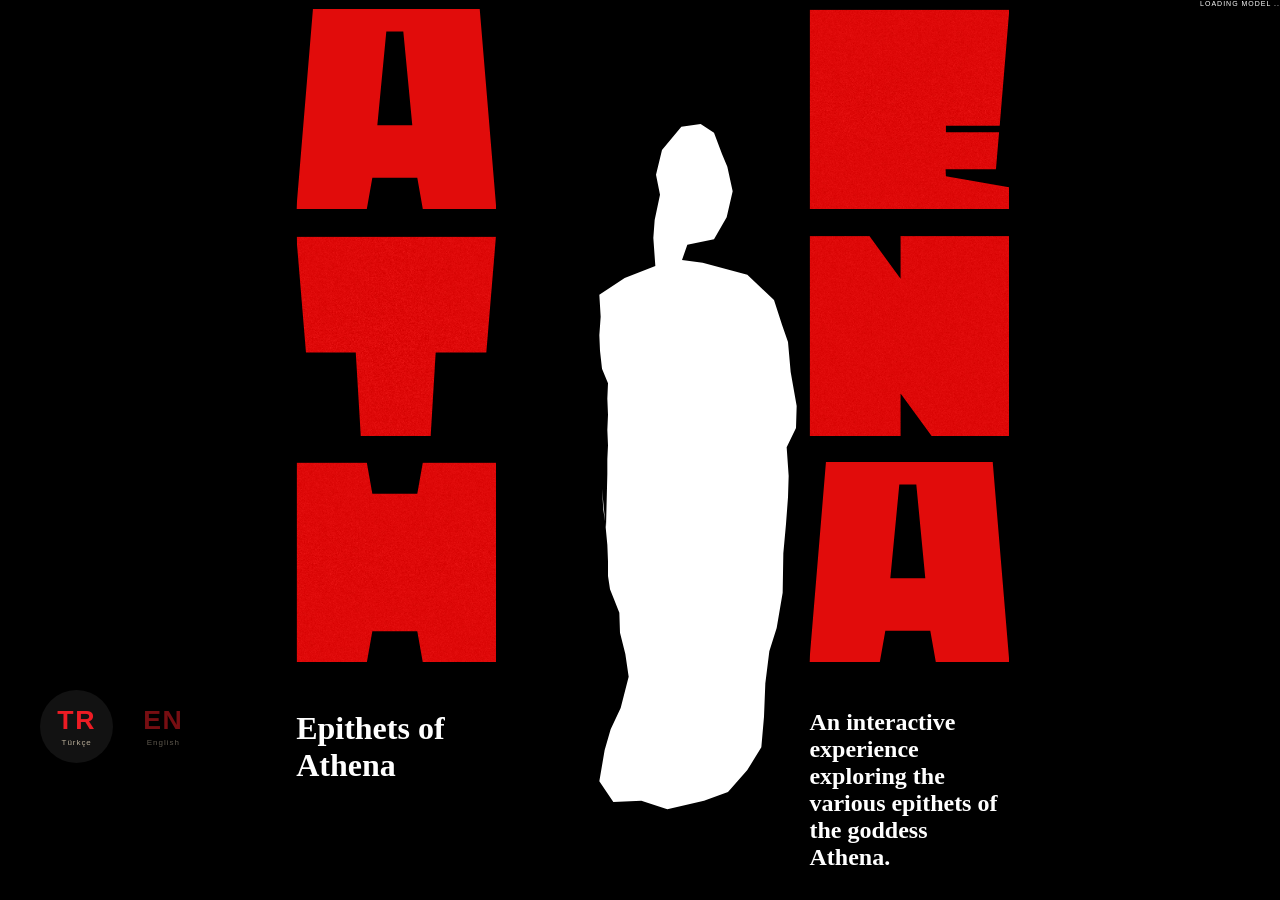
==== commit 5cc36cee: "night" ====
--- a/index.htm
+++ b/index.htm
@@ -1,20 +1,21 @@
 <!DOCTYPE html>
 <html lang="en">
-  <head>
-    <meta charset="utf-8" />
-    <meta http-equiv="x-ua-compatible" content="ie=edge" />
-    <meta name="viewport" content="width=device-width, initial-scale=1" />
 
-    <title></title>
-    <link rel="stylesheet" href="css/main.css" />
-    <link rel="stylesheet" href="css/sections.css" />
-    <link rel="stylesheet" href="css/coin.css" />
-    <link rel="stylesheet" href="css/egg.css" />
-    <link rel="stylesheet" href="css/war.css" />
-    <link rel="stylesheet" href="css/craft.css" />
-    <link rel="stylesheet" href="css/venue.css" />
-    <!-- three.js + cannon-es, vendored in lib/ so the installation runs offline -->
-    <script type="importmap">
+<head>
+  <meta charset="utf-8" />
+  <meta http-equiv="x-ua-compatible" content="ie=edge" />
+  <meta name="viewport" content="width=device-width, initial-scale=1" />
+
+  <title>Epithets of Athena</title>
+  <link rel="stylesheet" href="css/main.css" />
+  <link rel="stylesheet" href="css/sections.css" />
+  <link rel="stylesheet" href="css/coin.css" />
+  <link rel="stylesheet" href="css/egg.css" />
+  <link rel="stylesheet" href="css/war.css" />
+  <link rel="stylesheet" href="css/craft.css" />
+  <link rel="stylesheet" href="css/venue.css" />
+  <!-- three.js + cannon-es, vendored in lib/ so the installation runs offline -->
+  <script type="importmap">
     {
       "imports": {
         "three": "./lib/three/build/three.module.min.js",
@@ -23,24 +24,26 @@
       }
     }
     </script>
-    <link rel="icon" href="images/favicon.png" />
+  <link rel="icon" href="images/favicon.png" />
 
-  </head>
+</head>
 
-  <body>
-    <div class="container">
-  <div class="letter letterA"></div>
-  <div class="letter letterT"></div>
-  <div class="letter letterH"></div>
-  <div class="letter letterE"></div>
-  <div class="letter letterN"></div>
-  <div class="letter letterA"></div>
-</div>
+<body>
+  <div class="container">
+    <div class="letter letterA"></div>
+    <div class="letter letterE"></div>
+    <div class="letter letterT"></div>
+    <div class="letter letterN"></div>
+    <div class="letter letterH"></div>
+    <div class="letter letterA"></div>
+    <h1>Epithets of Athena</h1>
+    <h2>An interactive experience exploring the various epithets of the goddess Athena.</h2>
+  </div>
 
-    <div id="updatenote" class="updatenote mt10"> loading model ..</div>
+  <div id="updatenote" class="updatenote mt10"> loading model ..</div>
 
   <video class="videobox canvasbox" autoplay="autoplay" id="myvideo"></video>
-  <canvas id="canvas" class="border canvasbox"></canvas>
+<!--  <canvas id="canvas" class="border canvasbox"></canvas>-->
   <div id="coinStage"></div>
   <div id="eggStage"></div>
   <div id="warStage"></div>
@@ -50,12 +53,13 @@
   <img id="athenaStatue" src="assets/athenaStatue.png" />
   <div id="selectRing"></div>
   <div id="coinPanel"></div>
-      <!-- MediaPipe Hands Library -->
-      <script src="lib/hands.js"></script>
-      <script src="lib/camera_utils.js"></script>
-    <script src="content/venue.js"></script>
-    <script src="js/venue.js"></script>
-    <script src="js/scripts.js"></script>
-    <script type="module" src="js/sections.js"></script>
-  </body>
+  <!-- MediaPipe Hands Library -->
+  <script src="lib/hands.js"></script>
+  <script src="lib/camera_utils.js"></script>
+  <script src="content/venue.js"></script>
+  <script src="js/venue.js"></script>
+  <script src="js/scripts.js"></script>
+  <script type="module" src="js/sections.js"></script>
+</body>
+
 </html>
--- a/css/main.css
+++ b/css/main.css
@@ -27,29 +27,6 @@
 @font-face{ font-family:"Roboto Condensed"; font-weight:400; font-style:normal; font-display:block; src:url("../assets/fonts/roboto-condensed-400.woff2") format("woff2"); }
 @font-face{ font-family:"Roboto Condensed"; font-weight:700; font-style:normal; font-display:block; src:url("../assets/fonts/roboto-condensed-700.woff2") format("woff2"); }
 
-@font-face{ font-family:"Cinzel"; font-weight:600; font-style:normal; font-display:block; src:url("../assets/fonts/cinzel-latin-600-normal.woff2") format("woff2"); }
-
-/* Source Serif 4 (SIL Open Font License, assets/fonts/SourceSerif4-OFL.txt) */
-@font-face{ font-family:"Source Serif 4"; font-weight:400; font-style:normal; font-display:block; src:url("../assets/fonts/source-serif-4-latin-400-normal.woff2") format("woff2");
-  unicode-range:U+0000-00FF,U+0131,U+0152-0153,U+02BB-02BC,U+02C6,U+02DA,U+02DC,U+0304,U+0308,U+0329,U+2000-206F,U+20AC,U+2122,U+2191,U+2193,U+2212,U+2215,U+FEFF,U+FFFD; }
-@font-face{ font-family:"Source Serif 4"; font-weight:500; font-style:normal; font-display:block; src:url("../assets/fonts/source-serif-4-latin-500-normal.woff2") format("woff2");
-  unicode-range:U+0000-00FF,U+0131,U+0152-0153,U+02BB-02BC,U+02C6,U+02DA,U+02DC,U+0304,U+0308,U+0329,U+2000-206F,U+20AC,U+2122,U+2191,U+2193,U+2212,U+2215,U+FEFF,U+FFFD; }
-@font-face{ font-family:"Source Serif 4"; font-weight:400; font-style:italic; font-display:block; src:url("../assets/fonts/source-serif-4-latin-400-italic.woff2") format("woff2");
-  unicode-range:U+0000-00FF,U+0131,U+0152-0153,U+02BB-02BC,U+02C6,U+02DA,U+02DC,U+0304,U+0308,U+0329,U+2000-206F,U+20AC,U+2122,U+2191,U+2193,U+2212,U+2215,U+FEFF,U+FFFD; }
-@font-face{ font-family:"Source Serif 4"; font-weight:400; font-style:normal; font-display:block; src:url("../assets/fonts/source-serif-4-latin-ext-400-normal.woff2") format("woff2");
-  unicode-range:U+0100-02BA,U+02BD-02C5,U+02C7-02CC,U+02CE-02D7,U+02DD-02FF,U+0304,U+0308,U+0329,U+1D00-1DBF,U+1E00-1E9F,U+1EF2-1EFF,U+2020,U+20A0-20AB,U+20AD-20C0,U+2113,U+2C60-2C7F,U+A720-A7FF; }
-@font-face{ font-family:"Source Serif 4"; font-weight:500; font-style:normal; font-display:block; src:url("../assets/fonts/source-serif-4-latin-ext-500-normal.woff2") format("woff2");
-  unicode-range:U+0100-02BA,U+02BD-02C5,U+02C7-02CC,U+02CE-02D7,U+02DD-02FF,U+0304,U+0308,U+0329,U+1D00-1DBF,U+1E00-1E9F,U+1EF2-1EFF,U+2020,U+20A0-20AB,U+20AD-20C0,U+2113,U+2C60-2C7F,U+A720-A7FF; }
-@font-face{ font-family:"Source Serif 4"; font-weight:400; font-style:italic; font-display:block; src:url("../assets/fonts/source-serif-4-latin-ext-400-italic.woff2") format("woff2");
-  unicode-range:U+0100-02BA,U+02BD-02C5,U+02C7-02CC,U+02CE-02D7,U+02DD-02FF,U+0304,U+0308,U+0329,U+1D00-1DBF,U+1E00-1E9F,U+1EF2-1EFF,U+2020,U+20A0-20AB,U+20AD-20C0,U+2113,U+2C60-2C7F,U+A720-A7FF; }
-@font-face{ font-family:"Source Serif 4"; font-weight:400; font-style:normal; font-display:block; src:url("../assets/fonts/source-serif-4-greek-400-normal.woff2") format("woff2");
-  unicode-range:U+0370-0377,U+037A-037F,U+0384-038A,U+038C,U+038E-03A1,U+03A3-03FF,U+1F00-1FFF; }
-@font-face{ font-family:"Source Serif 4"; font-weight:500; font-style:normal; font-display:block; src:url("../assets/fonts/source-serif-4-greek-500-normal.woff2") format("woff2");
-  unicode-range:U+0370-0377,U+037A-037F,U+0384-038A,U+038C,U+038E-03A1,U+03A3-03FF,U+1F00-1FFF; }
-@font-face{ font-family:"Source Serif 4"; font-weight:400; font-style:italic; font-display:block; src:url("../assets/fonts/source-serif-4-greek-400-italic.woff2") format("woff2");
-  unicode-range:U+0370-0377,U+037A-037F,U+0384-038A,U+038C,U+038E-03A1,U+03A3-03FF,U+1F00-1FFF; }
-
-/* Roboto Condensed only for carved/label words, the text face for reading, always left aligned on a fixed edge. */
 .t-label{ font-family: var(--font-label); font-size: var(--size-label); letter-spacing: .2em; color: var(--muted); }
 .t-rule{ width: calc(36 * var(--u)); height: 1px; background: rgba(233,225,208,.45); margin: calc(18 * var(--u)) 0; }
 .t-sentence{ font-family: var(--font-text); font-size: var(--size-sentence); line-height: 1.28; color: var(--ink); }
@@ -221,11 +198,11 @@
 
 .container{
     position: absolute;
-    left: 50%;
+    left: 51%;
     top: 50%;
     transform: translate(-50%, -50%);
     display:grid;
     grid-template-columns: repeat(2, 1fr);
-    column-gap: calc(320 * var(--u));   /* the statue stands between the two columns */
+    column-gap: calc(470 * var(--u));   /* the statue stands between the two columns */
     row-gap: calc(40 * var(--u));
 }
--- a/css/sections.css
+++ b/css/sections.css
@@ -54,7 +54,7 @@
 #backBtn{
     position: absolute;
     left: calc(var(--frame-left) + var(--margin-x));
-    top: calc(var(--frame-top) + 1080 * var(--u) - 70 * var(--u) - 170 * var(--u));
+    top: 50%; /* calc(var(--frame-top) + 1080 * var(--u) - 70 * var(--u) - 170 * var(--u));*/
     width: calc(170 * var(--u));
     height: calc(170 * var(--u));
     border-radius: 50%;
--- a/css/egg.css
+++ b/css/egg.css
@@ -1,64 +1,39 @@
-/* Egg section — a masonry of scrolling "swimlanes" of artworks (content/egg.json), js/egg/egg.js.
-   Each row scrolls sideways on its own (CSS animation, alternating direction) and loops forever.
-   Hovering a tile grows it in front of everything — its row neighbours are pushed aside by normal
-   flex reflow, and every other row leans away (js/egg/egg.js), so the whole wall reacts as one grid
-   — and reveals its title/meta/description as a label. */
-.egg-lanes{
+/* Egg section — a mosaic of artworks (content/egg.json), js/egg.js.
+   Tiles share one row height and grow to fill their row; the hovered one opens in .egg-panel on its own half. */
+.egg-mosaic{
     position: absolute;
-    inset: 0;
+    inset: calc(110 * var(--u)) calc(60 * var(--u));
     display: flex;
-    flex-direction: column;
-    justify-content: center;
+    flex-wrap: wrap;
+    align-content: center;
     gap: calc(10 * var(--u));
-    overflow: hidden;
 }
-.egg-lane{
-    position: relative;
-    width: 100%;
-    height: calc(118 * var(--u));
-    overflow: visible;
-    transition: transform .35s ease;
+.egg-tile{
+    --h: calc(150 * var(--u));
+    flex: calc(var(--ratio) * 100) 1 calc(var(--ratio) * var(--h));
+    height: var(--h);
+    background: rgba(255,255,255,.04) center / cover no-repeat;
+    border: 1px solid rgba(255,255,255,.1);
+    transition: opacity .3s ease;
 }
-.egg-track{
+.egg-tile.hover{ opacity: .35; }
+.egg-panel{
     position: absolute;
     top: 0;
-    left: 0;
-    display: flex;
-    align-items: center;
-    gap: calc(8 * var(--u));
-    will-change: transform;
-    animation: egg-scroll-left 150s linear infinite;
+    bottom: 0;
+    width: 50%;
+    z-index: 500;
+    opacity: 0;
+    pointer-events: none;
+    transition: opacity .3s ease;
+    background: #000;
 }
-.egg-lane:nth-child(2) .egg-track{ animation-name: egg-scroll-right; animation-duration: 185s; }
-.egg-lane:nth-child(3) .egg-track{ animation-duration: 130s; }
-.egg-lane:nth-child(4) .egg-track{ animation-name: egg-scroll-right; animation-duration: 165s; }
-.egg-track.paused{ animation-play-state: paused; }
-@keyframes egg-scroll-left{ from{ transform: translateX(0); } to{ transform: translateX(-50%); } }
-@keyframes egg-scroll-right{ from{ transform: translateX(-50%); } to{ transform: translateX(0); } }
-
-.egg-tile{
-    position: relative;
-    flex: none;
-    width: calc(130 * var(--u));
-    height: 100%;
-    background: rgba(255,255,255,.04);
-    border: 1px solid rgba(255,255,255,.1);
-    overflow: hidden;
-    transition: width .3s ease, height .3s ease, margin .3s ease, box-shadow .3s ease, border-color .3s ease;
-}
-.egg-tile.short{ height: 82%; align-self: center; }
-.egg-tile img{ width: 100%; height: 100%; object-fit: cover; display: block; }
-.egg-tile.hover{
-    width: calc(500 * var(--u));
-    height: calc(500 * var(--u));
-    margin: 0 calc(10 * var(--u));
-    /*border-color: color-mix(in srgb, var(--amber) 65%, transparent);*/
-    box-shadow: 0 calc(14 * var(--u)) calc(44 * var(--u)) rgba(0,0,0,.75);
-    z-index: 500;
-}
+.egg-panel.left{ left: 0; }
+.egg-panel.right{ right: 0; }
+.egg-panel.open{ opacity: 1; }
+.egg-panel-img{ position: absolute; inset: 0; background: center / contain no-repeat; }
+.egg-panel .egg-tile-label{ opacity: 1; transform: none; }
 .egg-noimg{
-    position: absolute;
-    inset: 0;
     display: flex;
     flex-direction: column;
     align-items: center;
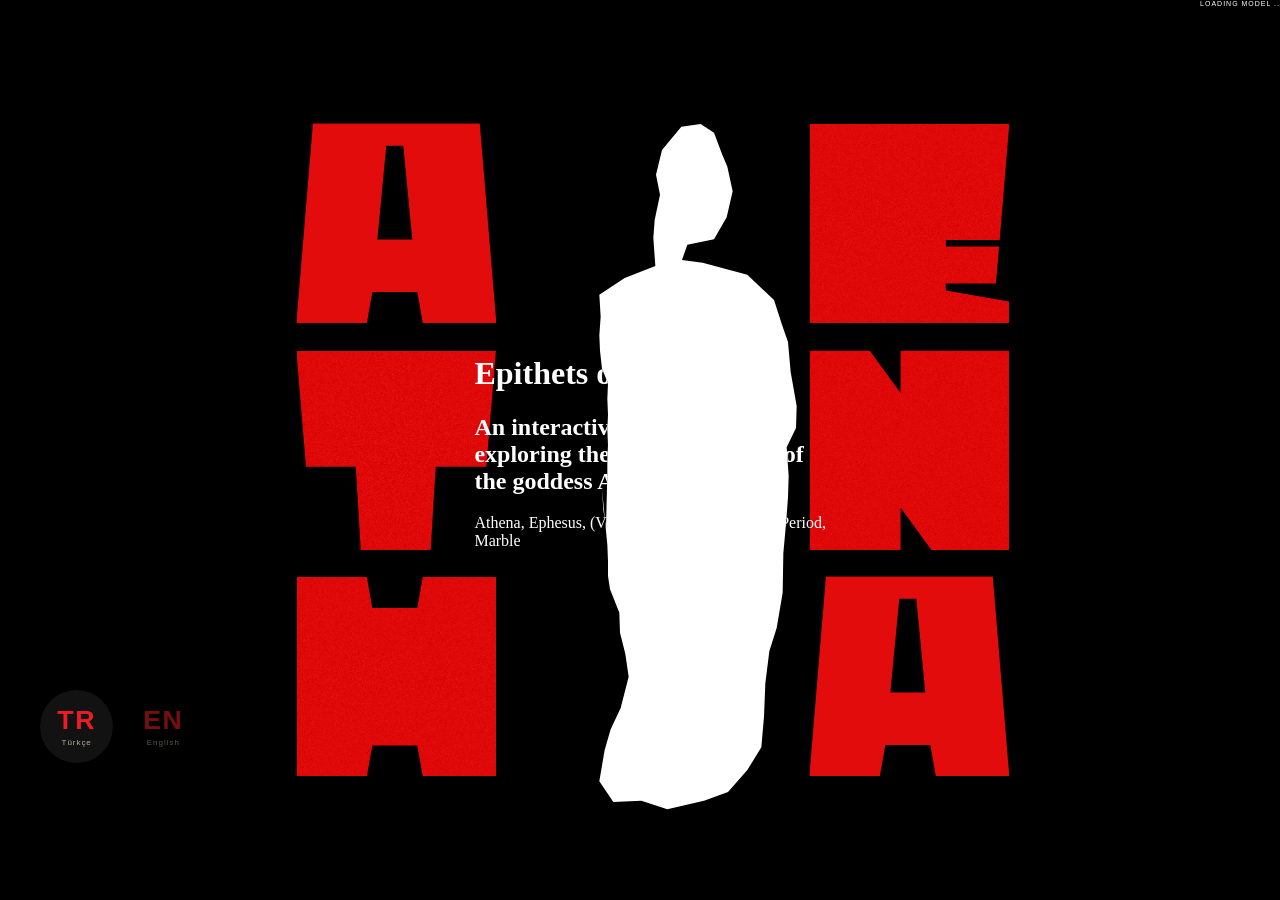
==== commit 6dabfb58: "galleryChange" ====
--- a/index.htm
+++ b/index.htm
@@ -36,8 +36,11 @@
     <div class="letter letterN"></div>
     <div class="letter letterH"></div>
     <div class="letter letterA"></div>
-    <h1>Epithets of Athena</h1>
-    <h2>An interactive experience exploring the various epithets of the goddess Athena.</h2>
+    <div id="title">
+      <h1>Epithets of Athena</h1>
+      <h2>An interactive experience exploring the various epithets of the goddess Athena.</h2>
+      <p>Athena, Ephesus, (Vedius Gymnasion), Roman Period, Marble</p>
+    </div>
   </div>
 
   <div id="updatenote" class="updatenote mt10"> loading model ..</div>
--- a/css/main.css
+++ b/css/main.css
@@ -119,6 +119,14 @@
     z-index: 0;
 }
 
+#title {
+    position: absolute;
+    left: 50%;
+    top: 50%;
+    transform: translate(-50%, -50%);
+    text-align: left;
+    z-index: 3;
+}
 /* Drawing canvas – above the predictions */
 #drawing {
     position: absolute;
--- a/css/egg.css
+++ b/css/egg.css
@@ -21,16 +21,17 @@
     position: absolute;
     top: 0;
     bottom: 0;
-    width: 50%;
+    width: 30%;
     z-index: 500;
-    opacity: 0;
+    
     pointer-events: none;
-    transition: opacity .3s ease;
+    transition: all .7s ease;
+    scale: 0;
     background: #000;
 }
-.egg-panel.left{ left: 0; }
-.egg-panel.right{ right: 0; }
-.egg-panel.open{ opacity: 1; }
+.egg-panel.left{ left: 5%; }
+.egg-panel.right{ right: 5%; }
+.egg-panel.open{  scale: 1; pointer-events: auto; }
 .egg-panel-img{ position: absolute; inset: 0; background: center / contain no-repeat; }
 .egg-panel .egg-tile-label{ opacity: 1; transform: none; }
 .egg-noimg{
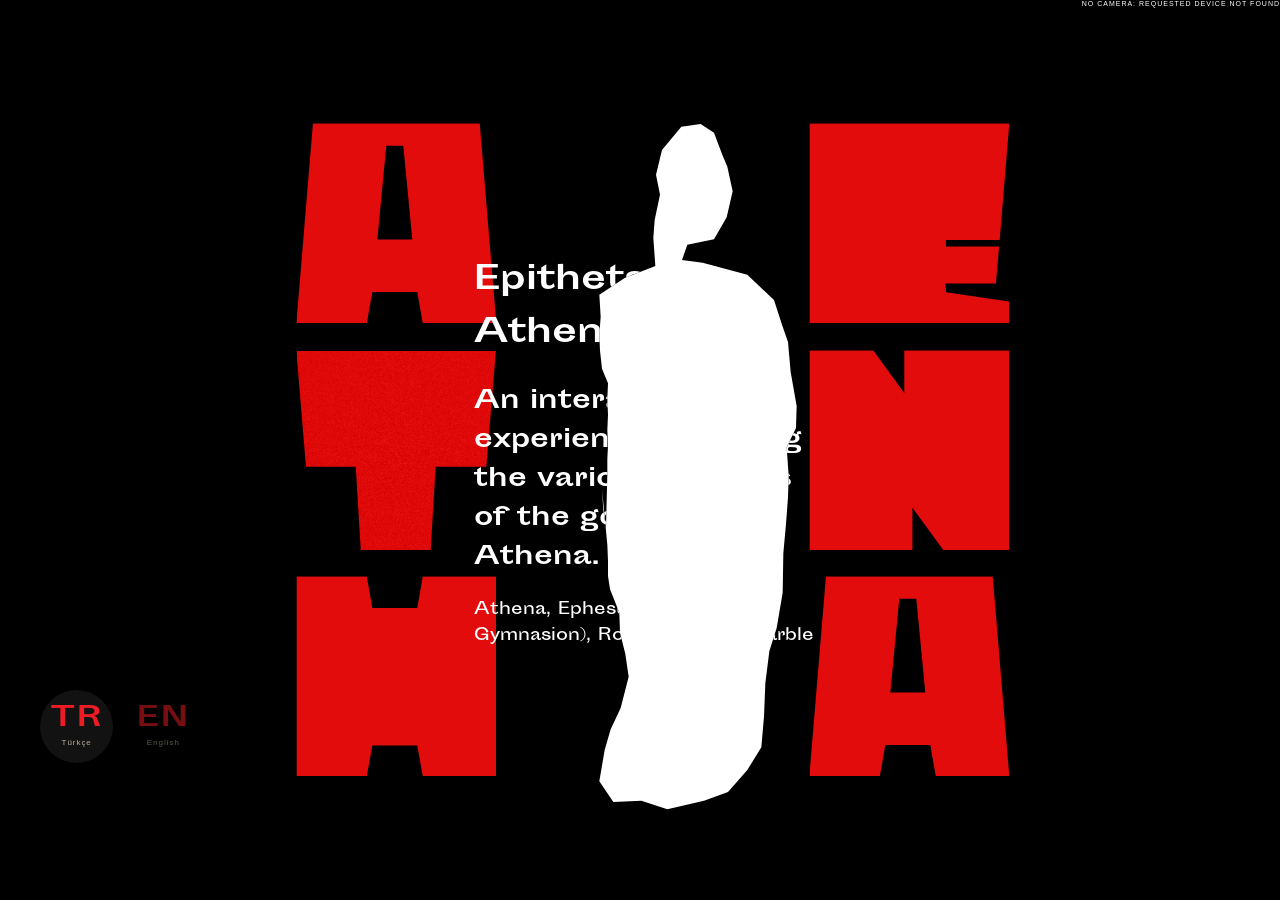
==== commit d82e7043: "Mind section: the olive grows while the story of mētis is told Daniele's olive plate (refs/olive-pla" ====
--- a/index.htm
+++ b/index.htm
@@ -13,6 +13,7 @@
   <link rel="stylesheet" href="css/egg.css" />
   <link rel="stylesheet" href="css/war.css" />
   <link rel="stylesheet" href="css/craft.css" />
+  <link rel="stylesheet" href="css/mind.css" />
   <link rel="stylesheet" href="css/venue.css" />
   <!-- three.js + cannon-es, vendored in lib/ so the installation runs offline -->
   <script type="importmap">
@@ -51,6 +52,7 @@
   <div id="eggStage"></div>
   <div id="warStage"></div>
   <div id="craftStage"></div>
+  <div id="mindStage"></div>
   <canvas id="drawing"></canvas>
 
   <img id="athenaStatue" src="assets/athenaStatue.png" />
--- a/css/main.css
+++ b/css/main.css
@@ -6,8 +6,8 @@
     --frame-top: calc(50vh - 540 * var(--u));
 
     /* type system shared by every section */
-    --font-text: "Roboto Condensed", "Arial Narrow", Arial, sans-serif;   /* Source Serif 4 is vendored if we go back to it */
-    --font-label: "Roboto Condensed", "Arial Narrow", Arial, sans-serif;
+    --font-text: "Sporting Grotesque", "Arial Narrow", Arial, sans-serif;   /* Source Serif 4 is vendored if we go back to it */
+    --font-label: "Sporting Grotesque", "Arial Narrow", Arial, sans-serif;
     --ink: #E9E1D0;
     --muted: #8F877A;
     --amber: #ED1C24;   /* old name kept to limit churn; every "amber" accent is a red */
@@ -22,10 +22,18 @@
     --fade: .6s;
 }
 
-/* Roboto Condensed: carved/label words. Not vendored yet; add these two files to assets/fonts/ for offline use
-   at the venue, until then the OS's own Roboto Condensed or a narrow sans-serif is used. */
-@font-face{ font-family:"Roboto Condensed"; font-weight:400; font-style:normal; font-display:block; src:url("../assets/fonts/roboto-condensed-400.woff2") format("woff2"); }
-@font-face{ font-family:"Roboto Condensed"; font-weight:700; font-style:normal; font-display:block; src:url("../assets/fonts/roboto-condensed-700.woff2") format("woff2"); }
+body {
+    margin: 0;
+    padding: 0;
+    overflow: hidden;
+    background-color: #000;
+    color: #fff;
+    font-family: var(--font-text);
+}
+/* Sporting Grotesque: carved/label words. Not vendored yet; add these two files to assets/fonts/ for offline use
+   at the venue, until then the OS's own Sporting Grotesque or a narrow sans-serif is used. */
+@font-face{ font-family:"Sporting Grotesque"; font-weight:400; font-style:normal; font-display:block; src:url("../assets/fonts/SportingGrotesque-Regular.otf") format("opentype"); }
+@font-face{ font-family:"Sporting Grotesque"; font-weight:700; font-style:normal; font-display:block; src:url("../assets/fonts/SportingGrotesque-Bold.otf") format("opentype"); }
 
 .t-label{ font-family: var(--font-label); font-size: var(--size-label); letter-spacing: .2em; color: var(--muted); }
 .t-rule{ width: calc(36 * var(--u)); height: 1px; background: rgba(233,225,208,.45); margin: calc(18 * var(--u)) 0; }
@@ -126,6 +134,7 @@
     transform: translate(-50%, -50%);
     text-align: left;
     z-index: 3;
+
 }
 /* Drawing canvas – above the predictions */
 #drawing {
@@ -184,25 +193,11 @@
     transform: translateY(0);
 }
 
-.letterA {
-    background-image: url('../assets/A.svg');
-}
-
-.letterT {
-    background-image: url('../assets/T.svg');
-}
-
-.letterH {
-    background-image: url('../assets/H.svg');
-}
-
-.letterE {
-    background-image: url('../assets/E.svg');
-}
-
-.letterN {
-    background-image: url('../assets/N.svg');
-}
+.letterA {background-image: url('../assets/letters/A.svg');}
+.letterT {background-image: url('../assets/letters/T.svg');}
+.letterH {background-image: url('../assets/letters/H.svg');}
+.letterE {background-image: url('../assets/letters/E.svg');}
+.letterN {background-image: url('../assets/letters/N.svg');}
 
 .container{
     position: absolute;
--- a/css/mind.css
+++ b/css/mind.css
@@ -0,0 +1,36 @@
+/* Mind section: the olive on one canvas (js/mind.js), the sentences on top. Type is shared in main.css.
+   The stage rules main.css has for the other sections are repeated here for #mindStage. */
+#mindStage{
+    position: absolute;
+    left: var(--frame-left);
+    top: var(--frame-top);
+    width: calc(1920 * var(--u));
+    height: calc(1080 * var(--u));
+    z-index: 0;
+    opacity: 0;
+    visibility: hidden;
+    transition: opacity var(--fade) ease, visibility 0s linear var(--fade);
+}
+body.section-mind #mindStage{
+    opacity: 1;
+    visibility: visible;
+    transition: opacity var(--fade) ease;
+}
+.mind-stage{ position: relative; overflow: hidden; width: 100%; height: 100%; }
+.mind-canvas{ position: absolute; inset: 0; width: 100%; height: 100%; }
+
+/* the plant's name under it, like the caption of a plate */
+.mind-species{
+    position: absolute; left: calc((var(--olive-x, 350) - 200) * var(--u)); width: calc(400 * var(--u));
+    top: calc(958 * var(--u)); text-align: center; font-style: italic; letter-spacing: .08em;
+    pointer-events: none; transition: opacity .3s linear;
+}
+
+/* one sentence at a time, right of the statue, left aligned */
+.mind-line{
+    position: absolute; left: calc(var(--line-x, 1320) * var(--u)); top: calc(420 * var(--u));
+    width: calc(min(var(--line-w, 520), 560) * var(--u));
+    pointer-events: none; opacity: 0; transform: translateY(calc(10 * var(--u)));
+    transition: opacity .6s ease, transform .6s ease;
+}
+.mind-line.in{ opacity: 1; transform: none; transition-duration: 1.1s; }
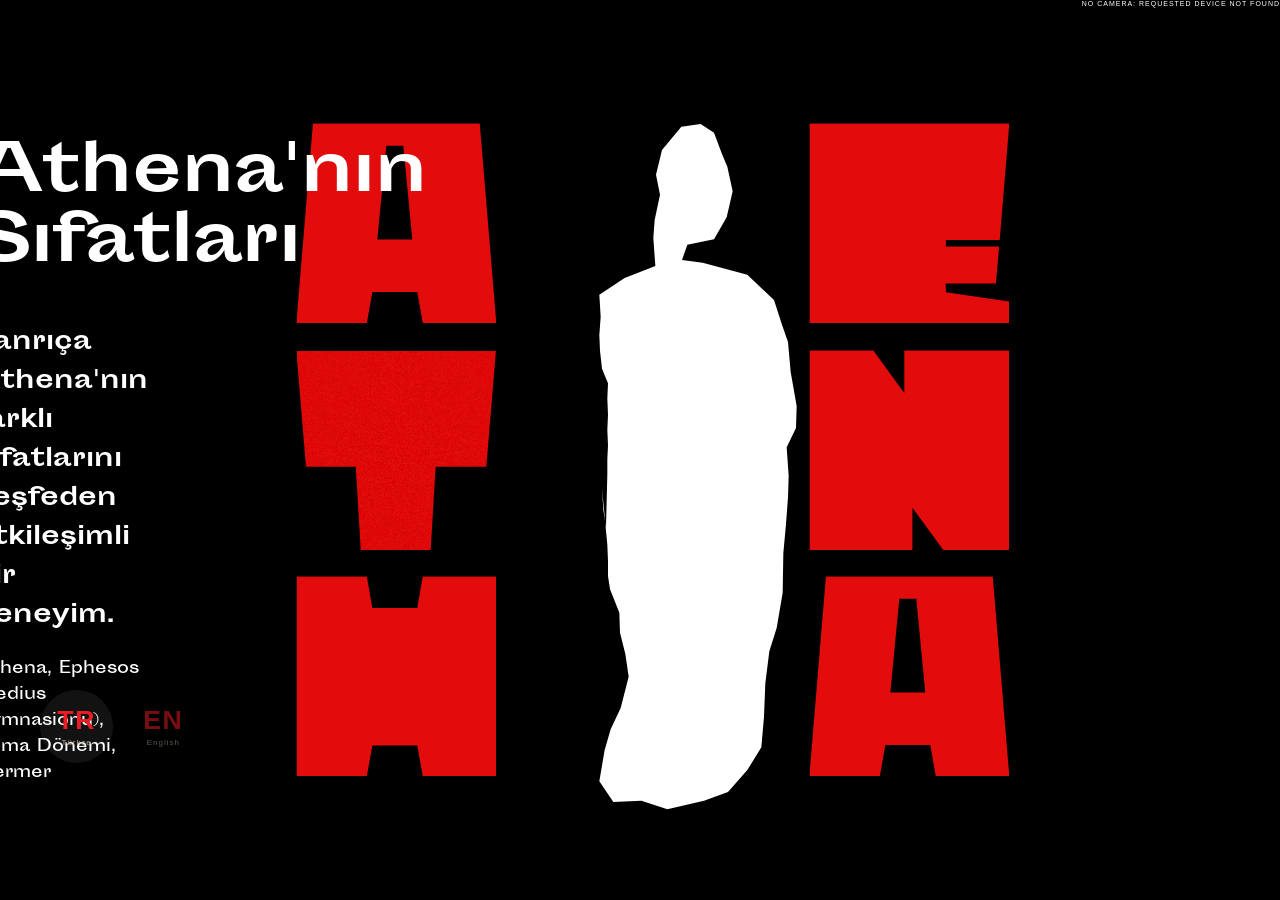
==== commit 71c6d4cb: "Gymnasion: the Vedius Gymnasion as a 3D ruin, explored with hands as torches The ground plan in refs" ====
--- a/index.htm
+++ b/index.htm
@@ -14,6 +14,7 @@
   <link rel="stylesheet" href="css/war.css" />
   <link rel="stylesheet" href="css/craft.css" />
   <link rel="stylesheet" href="css/mind.css" />
+  <link rel="stylesheet" href="css/gymn.css" />
   <link rel="stylesheet" href="css/venue.css" />
   <!-- three.js + cannon-es, vendored in lib/ so the installation runs offline -->
   <script type="importmap">
@@ -53,6 +54,7 @@
   <div id="warStage"></div>
   <div id="craftStage"></div>
   <div id="mindStage"></div>
+  <div id="gymnStage"></div>
   <canvas id="drawing"></canvas>
 
   <img id="athenaStatue" src="assets/athenaStatue.png" />
--- a/css/main.css
+++ b/css/main.css
@@ -7,7 +7,7 @@
 
     /* type system shared by every section */
     --font-text: "Sporting Grotesque", "Arial Narrow", Arial, sans-serif;   /* Source Serif 4 is vendored if we go back to it */
-    --font-label: "Sporting Grotesque", "Arial Narrow", Arial, sans-serif;
+    --font-label: "Roboto Condensed", "Arial Narrow", Arial, sans-serif;
     --ink: #E9E1D0;
     --muted: #8F877A;
     --amber: #ED1C24;   /* old name kept to limit churn; every "amber" accent is a red */
@@ -30,10 +30,10 @@
     color: #fff;
     font-family: var(--font-text);
 }
-/* Sporting Grotesque: carved/label words. Not vendored yet; add these two files to assets/fonts/ for offline use
-   at the venue, until then the OS's own Sporting Grotesque or a narrow sans-serif is used. */
-@font-face{ font-family:"Sporting Grotesque"; font-weight:400; font-style:normal; font-display:block; src:url("../assets/fonts/SportingGrotesque-Regular.otf") format("opentype"); }
-@font-face{ font-family:"Sporting Grotesque"; font-weight:700; font-style:normal; font-display:block; src:url("../assets/fonts/SportingGrotesque-Bold.otf") format("opentype"); }
+/* Sporting Grotesque, in the copy with the Turkish letters it lacks (ğ Ğ ş Ş İ, and ē for mētis) added:
+   AthenaGrotesque-*.otf, made from SportingGrotesque-*.otf by tools/fonts/turkish.py (SIL OFL). */
+@font-face{ font-family:"Sporting Grotesque"; font-weight:400; font-style:normal; font-display:block; src:url("../assets/fonts/AthenaGrotesque-Regular.otf") format("opentype"); }
+@font-face{ font-family:"Sporting Grotesque"; font-weight:700; font-style:normal; font-display:block; src:url("../assets/fonts/AthenaGrotesque-Bold.otf") format("opentype"); }
 
 .t-label{ font-family: var(--font-label); font-size: var(--size-label); letter-spacing: .2em; color: var(--muted); }
 .t-rule{ width: calc(36 * var(--u)); height: 1px; background: rgba(233,225,208,.45); margin: calc(18 * var(--u)) 0; }
@@ -44,7 +44,7 @@
 .t-greek{ font-family: var(--font-text); font-style: italic; font-size: var(--size-hint); color: var(--muted); }
 
 /* names, numerals and titles: flat red, no carved/marble effect */
-.stone-text{ font-family: var(--font-label); font-weight: 700; color: var(--amber); }
+.stone-text{ font-family: var(--font-label); font-weight: 700; color: var(--amber); text-align: center; }
 
 /* the 1920×1080 frame: the statue photo, the venue mask, every section stage and the craft light */
 #athenaStatue, #venueMask, #coinStage, #eggStage, #warStage, #craftStage, #craftLight{
@@ -129,12 +129,15 @@
 
 #title {
     position: absolute;
-    left: 50%;
+    left: -45%;
     top: 50%;
-    transform: translate(-50%, -50%);
+    transform: translate(0%, -50%);
     text-align: left;
     z-index: 3;
-
+    width: 14vw;
+}
+h1{font-size: 4em;
+    line-height: 1.1em;
 }
 /* Drawing canvas – above the predictions */
 #drawing {
--- a/css/sections.css
+++ b/css/sections.css
@@ -53,7 +53,7 @@
 /* back to the menu: bottom left of the frame, only inside a section */
 #backBtn{
     position: absolute;
-    left: calc(var(--frame-left) + var(--margin-x));
+    left: 1%;
     top: 50%; /* calc(var(--frame-top) + 1080 * var(--u) - 70 * var(--u) - 170 * var(--u));*/
     width: calc(170 * var(--u));
     height: calc(170 * var(--u));
@@ -121,3 +121,34 @@
     overflow: auto;
 }
 body.show-panel #coinPanel{ display: grid; }
+
+/* going in and out of a topic (js/sections.js): black outside a circle that grows from the chosen letter, with
+   a thin red ring on its edge; the letters drop away, the chosen one swells and fades */
+#veil{
+    position: fixed; inset: 0; z-index: 0; pointer-events: none; display: none;
+    background: #000;
+    -webkit-mask: radial-gradient(circle at var(--vx, 50%) var(--vy, 50%), transparent calc(var(--vr, 0px) - 1px), #000 calc(var(--vr, 0px) + 60px));
+    mask: radial-gradient(circle at var(--vx, 50%) var(--vy, 50%), transparent calc(var(--vr, 0px) - 1px), #000 calc(var(--vr, 0px) + 60px));
+}
+#veil.on{ display: block; }
+#veilRing{ position: fixed; inset: 0; z-index: 0; pointer-events: none; display: none; overflow: hidden; }
+#veilRing.on{ display: block; }
+#veilRing::after{
+    content: ""; position: absolute; left: var(--vx); top: var(--vy);
+    width: calc(var(--vr, 0px) * 2); height: calc(var(--vr, 0px) * 2); transform: translate(-50%, -50%);
+    border-radius: 50%; border: calc(2 * var(--u)) solid var(--amber); opacity: var(--ring, 0);
+}
+body.opening .letter-slot{ transition: opacity .45s ease, transform .6s cubic-bezier(.3,.7,.3,1); }
+body.opening .letter-slot:not(.chosen){ opacity: 0; transform: translateY(calc(30 * var(--u))); }
+body.opening .letter-slot.chosen{ transform: scale(1.18); }
+body.opening #langSwitch, body.opening #title{ opacity: 0; transition: opacity .3s ease; }
+
+/* the topic's name, for a moment where its letter was */
+#topicCard{
+    position: absolute; z-index: 4; pointer-events: none; transform: translate(-50%, -50%);
+    text-align: center; opacity: 0; transition: opacity .3s ease, letter-spacing 1.2s cubic-bezier(.2,.7,.2,1);
+    letter-spacing: 0; white-space: nowrap;
+}
+#topicCard .t-title{ font-size: calc(64 * var(--u)); letter-spacing: inherit; }
+#topicCard .t-greek{ margin-top: calc(10 * var(--u)); }
+#topicCard.on{ opacity: 1; letter-spacing: .08em; transition: opacity .45s ease, letter-spacing 1.2s cubic-bezier(.2,.7,.2,1); }
--- a/css/coin.css
+++ b/css/coin.css
@@ -49,7 +49,7 @@
 .coin-hs .lead{position:absolute;left:0;top:0;height:1px;width:0;background:var(--coin-accent);opacity:0;
   transform-origin:0 50%;transition:opacity .35s ease}
 .coin-hs.owl .lead{background:var(--coin-accent2)}
-.coin-hs.open .lead{opacity:.7}
+.coin-hs.open .lead{opacity:.3}
 .coin-hs .k{font-family:var(--coin-carved);font-weight:700;font-size:calc(19 * var(--cu,1px));letter-spacing:.1em;color:var(--coin-accent);margin-bottom:.4em}
 .coin-hs.owl .k{color:var(--coin-accent2)}
 .coin-hs .t{font-size:calc(21 * var(--cu,1px));line-height:1.42;color:var(--coin-stone)}
--- a/css/egg.css
+++ b/css/egg.css
@@ -1,83 +1,40 @@
-/* Egg section — a mosaic of artworks (content/egg.json), js/egg.js.
-   Tiles share one row height and grow to fill their row; the hovered one opens in .egg-panel on its own half. */
-.egg-mosaic{
-    position: absolute;
-    inset: calc(110 * var(--u)) calc(60 * var(--u));
-    display: flex;
-    flex-wrap: wrap;
-    align-content: center;
-    gap: calc(10 * var(--u));
+/* Egg section (Birth): the works floating in the dark beside the statue (js/egg.js). Each .egg-work is laid out
+   once at the size it has when brought forward (--bw × --bh frame px, its texts under it) and then only moved
+   (--x, --y) and scaled (--s); --shade darkens the far ones. Type comes from main.css. */
+.egg-space{ position: absolute; inset: 0; }
+.egg-work{
+    position: absolute; left: 0; top: 0;
+    width: calc(var(--bw) * var(--u));
+    transform-origin: 0 0;
+    transform: translate(calc(var(--x, 0) * var(--u)), calc(var(--y, 0) * var(--u))) scale(var(--s, .3));
+    will-change: transform;
+    opacity: 0; transition: opacity 1.2s ease;
 }
-.egg-tile{
-    --h: calc(150 * var(--u));
-    flex: calc(var(--ratio) * 100) 1 calc(var(--ratio) * var(--h));
-    height: var(--h);
-    background: rgba(255,255,255,.04) center / cover no-repeat;
-    border: 1px solid rgba(255,255,255,.1);
-    transition: opacity .3s ease;
-}
-.egg-tile.hover{ opacity: .35; }
-.egg-panel{
-    position: absolute;
-    top: 0;
-    bottom: 0;
-    width: 30%;
-    z-index: 500;
-    
-    pointer-events: none;
-    transition: all .7s ease;
-    scale: 0;
-    background: #000;
-}
-.egg-panel.left{ left: 5%; }
-.egg-panel.right{ right: 5%; }
-.egg-panel.open{  scale: 1; pointer-events: auto; }
-.egg-panel-img{ position: absolute; inset: 0; background: center / contain no-repeat; }
-.egg-panel .egg-tile-label{ opacity: 1; transform: none; }
-.egg-noimg{
-    display: flex;
-    flex-direction: column;
-    align-items: center;
-    justify-content: center;
-    gap: calc(6 * var(--u));
-    padding: calc(8 * var(--u));
-    text-align: center;
-    background: rgba(255,255,255,.03);
-}
-.egg-noimg-title{
-    font-size: calc(14 * var(--u));
-    letter-spacing: .02em;
-    line-height: 1.25;
-    display: -webkit-box;
-    -webkit-line-clamp: 3;
-    line-clamp: 3;
-    -webkit-box-orient: vertical;
-    overflow: hidden;
-}
-.egg-noimg-text{ font-size: calc(10 * var(--u)); letter-spacing: .04em; color: #6C7078; }
-.egg-tile-label{
-    position: absolute;
-    left: 0;
-    right: 0;
-    bottom: 0;
-    padding: calc(16 * var(--u)) calc(16 * var(--u)) calc(14 * var(--u));
-    background: linear-gradient(180deg, transparent, rgba(0,0,0,.92) 55%);
-    opacity: 0;
-    transform: translateY(calc(8 * var(--u)));
-    transition: opacity .3s ease, transform .3s ease;
+.egg-stage.shown .egg-work{ opacity: 1; }
+.egg-pic{ position: relative; width: 100%; height: calc(var(--bh) * var(--u)); box-shadow: 0 0 calc(40 * var(--u)) rgba(0,0,0,.9); }
+.egg-pic img{ position: absolute; inset: 0; width: 100%; height: 100%; object-fit: cover; display: block; }
+.egg-shade{ position: absolute; inset: 0; background: #000; opacity: var(--shade, 0); }
+/* a hand on it: a white edge, and a red line filling along its foot while the hand settles */
+.egg-pic::after{ content: ""; position: absolute; inset: 0; outline: 1px solid rgba(255,255,255,0); transition: outline-color .3s ease; }
+.egg-work.near .egg-pic::after{ outline-color: rgba(255,255,255,.85); outline-width: calc(2 / var(--s, 1) * 1px); }
+.egg-settle{ position: absolute; left: 0; bottom: 0; width: calc(var(--settle, 0) * 100%); height: calc(4 / var(--s, 1) * 1px); background: var(--amber); opacity: 0; }
+.egg-work.near .egg-settle{ opacity: 1; }
+.egg-noimg .egg-pic{ background: rgba(255,255,255,.05); }
+
+/* its name, place and story, under it once it has come forward; left aligned on the side's edge */
+.egg-text{
+    position: absolute; top: calc(var(--bh) * var(--u) + 6 * var(--u)); left: calc(-1 * var(--tx) * var(--u));
+    width: calc(var(--zw) * var(--u));
+    padding: calc(18 * var(--u)) 0 calc(10 * var(--u));
+    background: linear-gradient(180deg, rgba(0,0,0,.92), #000 30%);   /* the works behind never show through the text */
+    opacity: 0; transform: translateY(calc(10 * var(--u))); transition: opacity .3s ease, transform .3s ease;
     pointer-events: none;
 }
-.egg-tile.hover .egg-tile-label{ opacity: 1; transform: translateY(0); }
-.egg-tile-title{ font-size: calc(21 * var(--u)); letter-spacing: .03em; margin-bottom: calc(4 * var(--u)); }
-.egg-tile-meta{ font-size: calc(14 * var(--u)); color: #B9AE99; margin-bottom: calc(6 * var(--u)); }
-.egg-tile-desc{
-    font-size: calc(13 * var(--u));
-    line-height: 1.4;
-    color: #cfc7b4;
-    display: -webkit-box;
-    -webkit-line-clamp: 3;
-    line-clamp: 3;
-    -webkit-box-orient: vertical;
-    overflow: hidden;
-}
+.egg-work.forward .egg-text{ opacity: 1; transform: none; transition: opacity .6s ease .15s, transform .7s ease .15s; }
+.egg-title{ text-align: left; font-size: calc(34 * var(--u)); line-height: 1.1; }
+.egg-meta{ margin-top: calc(10 * var(--u)); letter-spacing: .05em; line-height: 1.5; }
+.egg-text .t-rule{ margin: calc(14 * var(--u)) 0; }
+.egg-desc{ display: -webkit-box; -webkit-box-orient: vertical; -webkit-line-clamp: 6; line-clamp: 6; overflow: hidden; }
 
+/* the hint stays above the floating works */
+.egg-stage .egg-hint{ z-index: 3000; text-shadow: 0 0 calc(14 * var(--u)) #000, 0 0 calc(28 * var(--u)) #000; }
--- a/css/craft.css
+++ b/css/craft.css
@@ -4,12 +4,13 @@
 /* the chosen part: counter, name, Greek word, a few lines, a photo; left or right of the statue,
    whichever the part is nearer to, and above the back button */
 .craft-panel{
-    position: absolute; left: calc(130 * var(--u)); top: calc(230 * var(--u)); width: calc(440 * var(--u));
+    position: absolute; left: calc(290 * var(--u)); top: calc(150 * var(--u)); width: calc(440 * var(--u));   /* right of the back button */
     opacity: 0; transform: translateY(calc(10 * var(--u)));
     transition: opacity .4s ease, transform .4s ease; pointer-events: none;
 }
 .craft-panel.right{ left: calc(1350 * var(--u)); }
 .craft-panel.in{ opacity: 1; transform: none; transition-duration: .9s; }
+.craft-panel .title{ text-align: left; }   /* .stone-text centres, for the buttons */
 .craft-panel .greek{ margin-top: calc(10 * var(--u)); }
 .craft-panel .text{ margin-top: calc(22 * var(--u)); }
 .craft-photo{ margin-top: calc(26 * var(--u)); width: calc(440 * var(--u)); height: calc(260 * var(--u)); overflow: hidden; }
--- a/css/gymn.css
+++ b/css/gymn.css
@@ -0,0 +1,38 @@
+/* Gymnasion section: the 3D ruin on a canvas (js/gymn.js), the places' names over it, the niche drawn around the
+   statue at the end, and the found sentences right of the statue. Type is shared in main.css. */
+#gymnStage{
+    position: absolute; left: var(--frame-left); top: var(--frame-top);
+    width: calc(1920 * var(--u)); height: calc(1080 * var(--u));
+    z-index: 0; opacity: 0; visibility: hidden;
+    transition: opacity var(--fade) ease, visibility 0s linear var(--fade);
+}
+body.section-gymn #gymnStage{ opacity: 1; visibility: visible; transition: opacity var(--fade) ease; }
+.gymn-stage{ position: relative; overflow: hidden; width: 100%; height: 100%; }
+.gymn-canvas{ position: absolute; inset: 0; width: 100%; height: 100%; display: block; }
+
+/* the name of a place floats over it while a torch lights it, and stays faintly once it is found */
+.gymn-labels{ position: absolute; inset: 0; pointer-events: none; }
+.gymn-label{
+    position: absolute; transform: translate(-50%, -100%); white-space: nowrap;
+    color: var(--amber); letter-spacing: .22em; text-transform: uppercase;
+    opacity: 0; transition: opacity .6s ease;
+}
+.gymn-label.found{ opacity: .45; }
+.gymn-label.lit{ opacity: 1; }
+
+/* the niche around the real statue: thin red lines drawing themselves */
+.gymn-niche{ position: absolute; inset: 0; width: 100%; height: 100%; pointer-events: none; }
+.gymn-niche path{ fill: none; stroke: var(--amber); stroke-width: 2.4; stroke-linecap: round; }
+.gymn-niche.in path{ transition: stroke-dashoffset 1.6s cubic-bezier(.4,.1,.2,1) calc(var(--i) * .25s); stroke-dashoffset: 0 !important; }
+
+.gymn-stage .gymn-hint{ position: absolute; right: var(--margin-x); top: calc(62 * var(--u)); max-width: calc(480 * var(--u)); text-align: right; white-space: pre-line; z-index: 5; pointer-events: none; }
+
+/* one sentence at a time, right of the statue, left aligned */
+.gymn-line{
+    position: absolute; left: calc(var(--line-x, 1320) * var(--u)); top: calc(420 * var(--u)); width: calc(var(--line-w, 520) * var(--u));
+    pointer-events: none; opacity: 0; transform: translateY(calc(10 * var(--u)));
+    transition: opacity .6s ease, transform .6s ease;
+}
+.gymn-line.in{ opacity: 1; transform: none; transition-duration: 1.1s; }
+.gymn-stage .gymn-hint{ transition: opacity .8s ease; }
+.gymn-stage.ended .gymn-hint{ opacity: 0; }
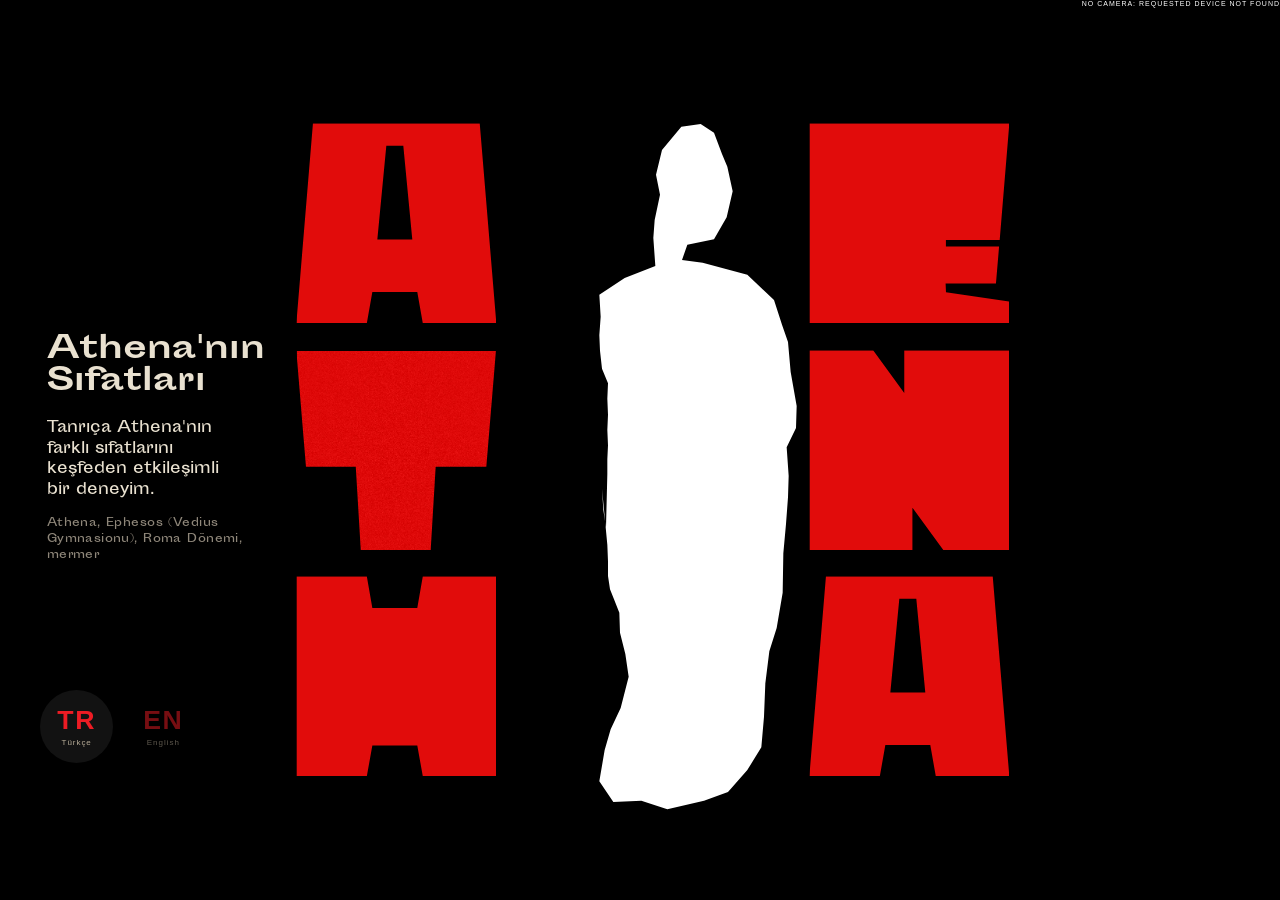
==== commit 4dbc826a: "Main page text: inside the frame, left of the letters, sized with the wall The text beside the lette" ====
--- a/index.htm
+++ b/index.htm
@@ -38,11 +38,12 @@
     <div class="letter letterN"></div>
     <div class="letter letterH"></div>
     <div class="letter letterA"></div>
-    <div id="title">
-      <h1>Epithets of Athena</h1>
-      <h2>An interactive experience exploring the various epithets of the goddess Athena.</h2>
-      <p>Athena, Ephesus, (Vedius Gymnasion), Roman Period, Marble</p>
-    </div>
+  </div>
+  <!-- the text beside the letters; its words come from content/texts.js (menu.intro), in the visitor's language -->
+  <div id="title">
+    <h1>Epithets of Athena</h1>
+    <h2>An interactive experience exploring the various epithets of the goddess Athena.</h2>
+    <p>Athena, Ephesus, (Vedius Gymnasion), Roman Period, Marble</p>
   </div>
 
   <div id="updatenote" class="updatenote mt10"> loading model ..</div>
--- a/css/main.css
+++ b/css/main.css
@@ -127,18 +127,22 @@
     z-index: 0;
 }
 
+/* the text beside the letters, in the space left of them, on the 1920×1080 frame like everything else */
 #title {
     position: absolute;
-    left: -45%;
-    top: 50%;
-    transform: translate(0%, -50%);
+    left: calc(var(--frame-left) + 70 * var(--u));
+    top: calc(var(--frame-top) + 540 * var(--u));
+    transform: translateY(-50%);
+    width: calc(300 * var(--u));
     text-align: left;
     z-index: 3;
-    width: 14vw;
-}
-h1{font-size: 4em;
-    line-height: 1.1em;
-}
+    pointer-events: none;
+    transition: opacity var(--fade) ease;
+}
+#title h1{ margin: 0; font-family: var(--font-text); font-weight: 700; font-size: calc(46 * var(--u)); line-height: 1.05; color: var(--ink); }
+#title h2{ margin: calc(28 * var(--u)) 0 0; font-family: var(--font-text); font-weight: 400; font-size: calc(22 * var(--u)); line-height: 1.4; color: var(--ink); }
+#title p{ margin: calc(24 * var(--u)) 0 0; font-family: var(--font-text); font-size: calc(16 * var(--u)); line-height: 1.5; letter-spacing: .04em; color: var(--muted); }
+body.in-section #title{ opacity: 0; }
 /* Drawing canvas – above the predictions */
 #drawing {
     position: absolute;
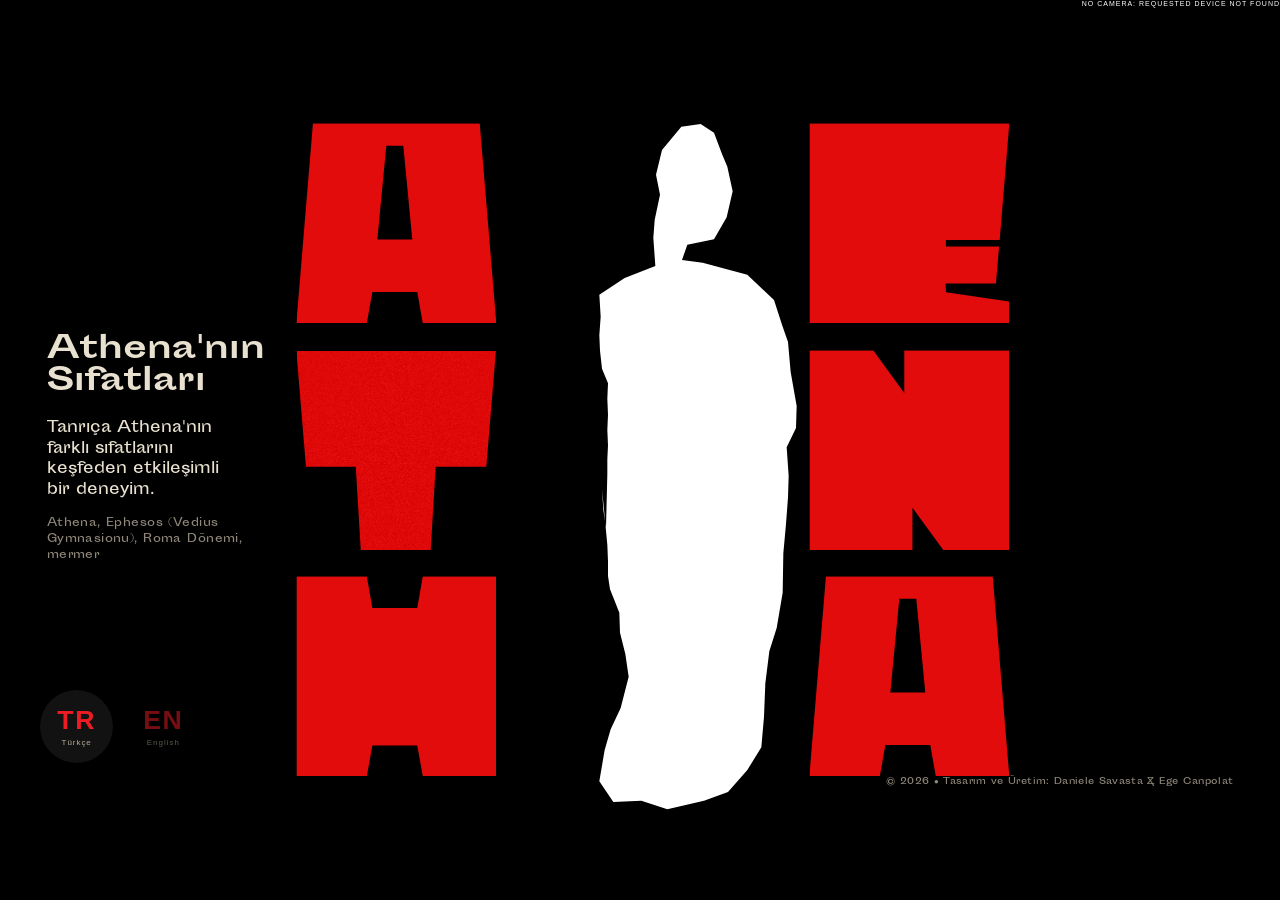
==== commit b77d2614: "Credit, small, bottom right on every page: Design and Production: Daniele Savasta & Ege Canpolat In " ====
--- a/index.htm
+++ b/index.htm
@@ -57,6 +57,8 @@
   <div id="mindStage"></div>
   <div id="gymnStage"></div>
   <canvas id="drawing"></canvas>
+  <!-- the credit, small, bottom right on every page (content/texts.js, menu.credit) -->
+  <div id="credit"></div>
 
   <img id="athenaStatue" src="assets/athenaStatue.png" />
   <div id="selectRing"></div>
--- a/css/main.css
+++ b/css/main.css
@@ -215,4 +215,14 @@
     grid-template-columns: repeat(2, 1fr);
     column-gap: calc(470 * var(--u));   /* the statue stands between the two columns */
     row-gap: calc(40 * var(--u));
-}+}
+
+/* the credit: small, bottom right of the frame, on the menu and in every section (above the transition's black) */
+#credit{
+    position: absolute;
+    left: calc(var(--frame-left) + 1920 * var(--u) - var(--margin-x));
+    top: calc(var(--frame-top) + 1080 * var(--u) - 34 * var(--u));
+    transform: translate(-100%, -100%);
+    font-family: var(--font-text); font-size: calc(13 * var(--u)); letter-spacing: .04em; line-height: 1;
+    color: var(--muted); white-space: nowrap; pointer-events: none; z-index: 2;
+}
--- a/css/sections.css
+++ b/css/sections.css
@@ -46,6 +46,13 @@
 }
 /*#langSwitch .lang.on .lang-ring{ background: rgba(227,216,195,.75); }
 */
+/* coming back from a topic: each letter is a reel of the alphabet that spins and stops (js/sections.js spinToAthena);
+   the container shows at once (the reels start empty), the text and language buttons wait until they stop */
+body.returning .container{ transition: none; }
+body.returning #title, body.returning #langSwitch{ opacity: 0; transition: none; }
+.reel{ position: absolute; left: 0; top: 0; width: 100%; z-index: 3; will-change: transform; }
+.reel-cell{ width: calc(300 * var(--u)); height: calc(300 * var(--u)); background-size: cover; }
+
 /* a letter rolling back from its icon moves up (the icon came in moving down) */
 .letter-slot.roll-up .letter-incoming{ transform: translateY(100%); }
 .letter-slot.roll-up .letter-exiting{ transform: translateY(-100%); }
@@ -54,9 +61,9 @@
 #backBtn{
     position: absolute;
     left: 1%;
-    top: 50%; /* calc(var(--frame-top) + 1080 * var(--u) - 70 * var(--u) - 170 * var(--u));*/
-    width: calc(170 * var(--u));
-    height: calc(170 * var(--u));
+    top: 20%; /* calc(var(--frame-top) + 1080 * var(--u) - 70 * var(--u) - 170 * var(--u));*/
+    width: calc(140 * var(--u));
+    height: calc(140 * var(--u));
     border-radius: 50%;
     z-index: 0;
     color: #fff;
@@ -65,7 +72,7 @@
     align-items: center;
     justify-content: center;
     gap: calc(6 * var(--u));
-    font-size: calc(19 * var(--u));
+    font-size: calc(17 * var(--u));
     font-weight: 600;
     letter-spacing: .12em;
     background: rgba(255,255,255,.06);
--- a/css/war.css
+++ b/css/war.css
@@ -1,8 +1,16 @@
 /* War section: arrows on one canvas (js/war/war.js), texts on top. Stage, hint, tally and type are shared in main.css. */
 .war-canvas{ position: absolute; inset: 0; width: 100%; height: 100%; }
 
-/* arrows turned to stone, top left: the word small, the numeral carved */
-.war-tally .num{ font-family: var(--font-label); font-weight: 700; font-size: calc(64 * var(--u)); line-height: 1.1; margin-top: calc(6 * var(--u)); }
+/* arrows turned to stone, top left: the same type as the Owl's tally (css/coin.css), word and numeral on one line */
+.war-tally{ display: flex; align-items: baseline; gap: calc(34 * var(--u)); }
+.war-tally .name, .war-tally .num{ font-family: var(--font-label); line-height: 1.1; color: var(--amber); }
+.war-tally .name{ font-size: calc(30 * var(--u)); font-weight: 700; letter-spacing: .1em; }
+.war-tally .num{ font-size: calc(52 * var(--u)); font-weight: 400; letter-spacing: .02em; }
+.war-tally.hit .name, .war-tally.hit .num{ animation: war-hit 1.8s ease-out; }
+@keyframes war-hit{
+    0%{ color: #fff; text-shadow: 0 0 calc(18 * var(--u)) rgba(237,28,36,.85); }
+    100%{ color: var(--amber); text-shadow: none; }
+}
 
 /* top right: a short line and a small picture of the gesture (a hand settling, then the gorgoneion) */
 .war-hint{
--- a/css/venue.css
+++ b/css/venue.css
@@ -13,7 +13,7 @@
 #venueSetup[hidden]{ display: none; }
 #venueSetup .vs-cam{ position: absolute; inset: 0; width: 100%; height: 100%; cursor: move; }
 #venueSetup .vs-edit{ position: absolute; overflow: visible; }
-#venueSetup[data-tab="camera"] .vs-edit{ display: none; }
+#venueSetup[data-tab="camera"] .vs-edit, #venueSetup[data-tab="mind"] .vs-edit{ display: none; }
 #venueSetup .vs-poly{ fill: rgba(240,60,50,.28); stroke: #F04438; stroke-width: 3; vector-effect: non-scaling-stroke; }
 #venueSetup.lit .vs-poly{ fill: none; stroke-dasharray: 8 6; }
 #venueSetup .vs-others polygon{ fill: none; stroke: rgba(255,255,255,.45); stroke-width: 1.5; stroke-dasharray: 4 5; vector-effect: non-scaling-stroke; }
